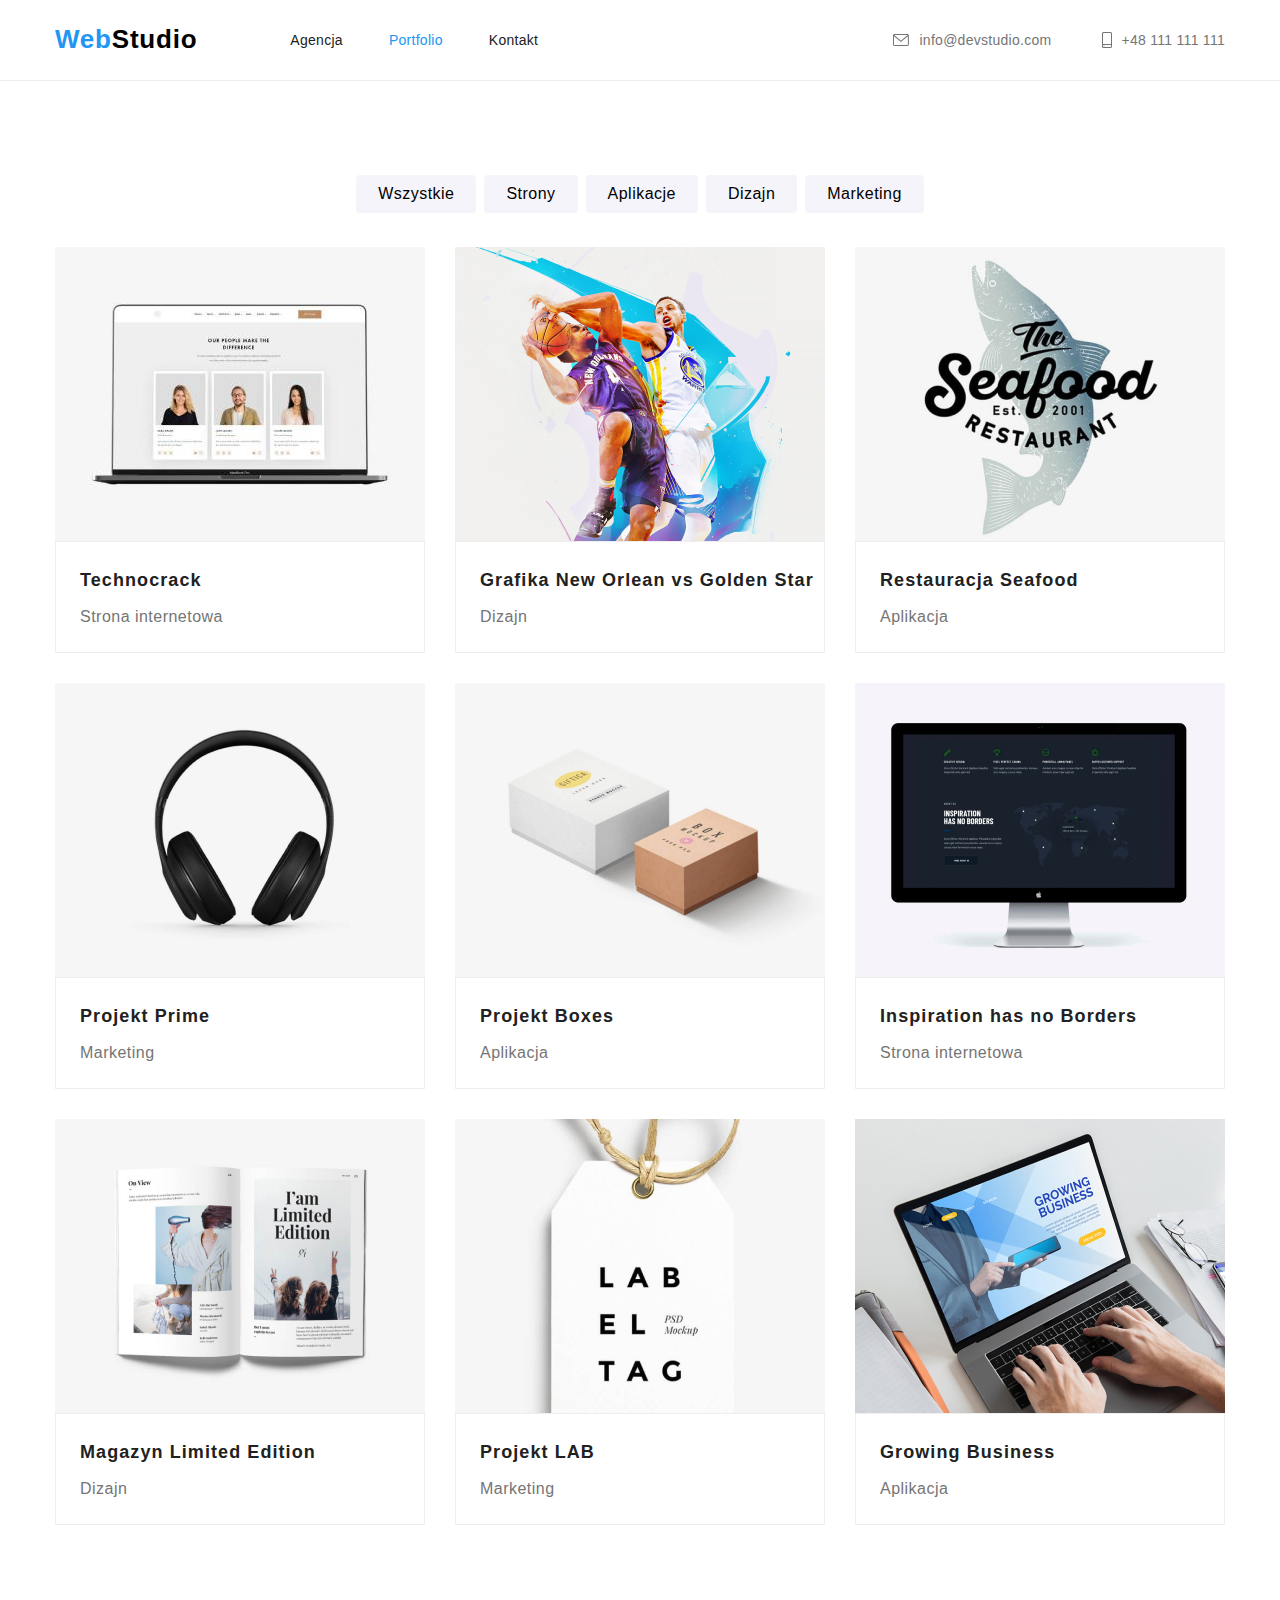
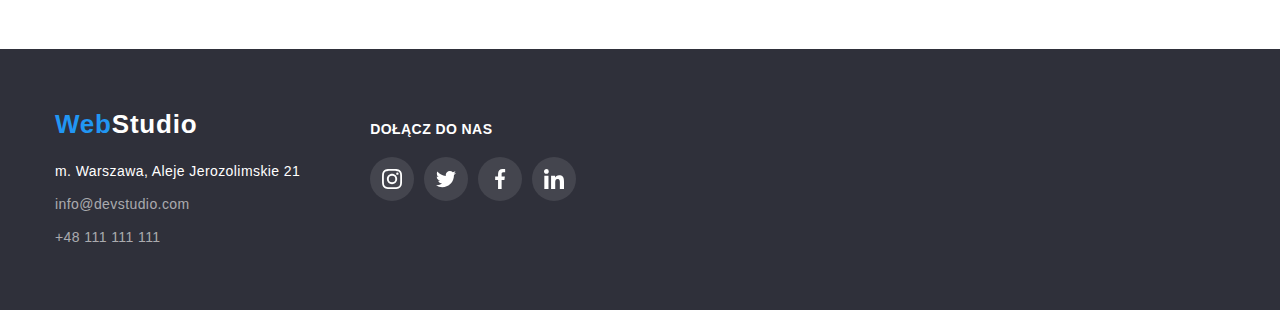
==== portfolio.html @ 062236ec "pliki" ====
<!DOCTYPE html>
<html lang="en">
  
<!--NAGŁÓWEK-->
<head>
    <meta charset="UTF-8"/>
    <meta name="viewport" content="width=device-width, initial-scale=1.0"/>
    <link rel="stylesheet" href="css/style.css"/>
    <link rel="preconnect" href="https://fonts.googleapis.com" />
    <link rel="preconnect" href="https://fonts.gstatic.com" crossorigin />
    <link
            href="https://cdnjs.cloudflare.com/ajax/libs/modern-normalize/1.1.0/modern-normalize.min.css"
      rel="stylesheet"
    />
    <!-- href="https://fonts.googleapis.com/css2?family=Festive&family=Qahiri&family=Raleway:wght@700&family=Roboto:wght@400;500;700;900&family=Rubik:wght@300&display=swap" -->
    <link rel="stylesheet" href="css/style.css" />
    <title>Dokument wewnętrzny</title>
</head>
  
<!--BODY-->
<body>

  <!--HEADER-->
  <header class="header">
    <div class="container">
    <a class="logo-link" href="index.html"
      >Web<span class="logo-dark">Studio</span></a
    >
    <nav class="navigation">
      <ul class="navigation-list list">
        <li class="navigation-list-item">
          <a class="navigation-list-item-link" href="index.html">Agencja</a>
        </li>
        <li class="navigation-list-item">
          <a class="navigation-list-item-link active" href="portfolio.html"
            >Portfolio</a>
        </li>
        <li class="navigation-list-item">
          <a class="navigation-list-item-link" href="#">Kontakt</a>
        </li>
      </ul>
    </nav>

    <a class="email" href="mailto:info@devstudio.com">
      <svg class="envelope-icon">
        <use href="images/icons.svg#envelope"></use>
      </svg>info@devstudio.com</a>
    <a href="tel:+48111111111" class="phone-number">
      <svg class="smartphone-icon">
        <use href="images/icons.svg#smartphone"></use>
      </svg>
      +48 111 111 111</a>
    </div>
    <div class="header-line"></div>
    </header>

  <!--TREŚĆ GŁÓWNA Z FILTRAMI-->
  <main>
     <section class="section container">
      <ul class="filters-list list">
        <li class="filters-list-item">
          <button class="filter-btn" type="button">Wszystkie</button>
        </li>
        <li class="filters-list-item">
          <button class="filter-btn" type="button">Strony</button>
        </li>
        <li class="filters-list-item">
          <button class="filter-btn" type="button">Aplikacje</button>
        </li>
        <li class="filters-list-item">
          <button class="filter-btn" type="button">Dizajn</button>
        </li>
        <li class="filters-list-item">
          <button class="filter-btn" type="button">Marketing</button>
        </li>
      </ul>

      <ul class="projects-list list">
        <li class="projects-list-item">
          <img
            class="projects-list-img"
            src="images/laptopscreen.jpg"
            alt="laptopscreen"
            width="370"
            height="294"
          />
          <div class="projects-list-border">
          <p class="projects-list-title">Technocrack</p>
          <p class="projects-list-type">Strona internetowa</p>
          </div>          
        </li>
        <li class="projects-list-item">
          <img
            class="projects-list-img"
            src="images/neworleangraphic.jpg"
            alt="Basketball: New Orlean vs Golden Star"
            width="370"
            height="294"
          />
          <div class="projects-list-border">
          <p class="projects-list-title">Grafika New Orlean vs Golden Star</p>
          <p class="projects-list-type">Dizajn</p>
          </div>
        </li>
        <li class="projects-list-item">
          <img
            class="projects-list-img"
            src="images/seafoodlogo.jpg"
            alt="Seafood leaflet"
            width="370"
            height="294"
          />
          <div class="projects-list-border">
          <p class="projects-list-title">Restauracja Seafood</p>
          <p class="projects-list-type">Aplikacja</p>
          </div>
        </li>
        <li class="projects-list-item">
          <img
            class="projects-list-img"
            src="images/headphones.jpg"
            alt="speakers for the mentor"
            width="370"
            height="294"
          />
          <div class="projects-list-border">
          <p class="projects-list-title">Projekt Prime</p>
          <p class="projects-list-type">Marketing</p>
          </div>
        </li>
        <li class="projects-list-item">
          <img
            class="projects-list-img"
            src="images/twoboxes.jpg"
            alt="two cubes"
            width="370"
            height="294"
          />
          <div class="projects-list-border">
          <p class="projects-list-title">Projekt Boxes</p>
          <p class="projects-list-type">Aplikacja</p>
          </div>
        </li>
        <li class="projects-list-item">
          <img
            class="projects-list-img"
            src="images/darkscreen.jpg"
            alt="monitor with dark screen"
            width="370"
            height="294"
          />
          <div class="projects-list-border">
          <p class="projects-list-title">Inspiration has no Borders</p>
          <p class="projects-list-type">Strona internetowa</p>
          </div>
        </li>
        <li class="projects-list-item">
          <img
            class="projects-list-img"
            src="images/magazine.jpg"
            alt="Limited magazine"
            width="370"
            height="294"
          />
          <div class="projects-list-border">
          <p class="projects-list-title">Magazyn Limited Edition</p>
          <p class="projects-list-type">Dizajn</p>
          </div>
        </li>
        <li class="projects-list-item">
          <img
            class="projects-list-img"
            src="images/whitelabel.jpg"
            alt="white label with label"
            width="370"
            height="294"
          />
          <div class="projects-list-border">
          <p class="projects-list-title">Projekt LAB</p>
          <p class="projects-list-type">Marketing</p>
          </div>
        </li>
        <li class="projects-list-item">
          <img
            class="projects-list-img"
            src="images/writingonthelaptop.jpg"
            alt="writing on the laptop"
            width="370"
            height="294"
          />
          <div class="projects-list-border">
          <p class="projects-list-title">Growing Business</p>
          <p class="projects-list-type">Aplikacja</p>
          </div>
        </li>
      </ul>
      </section>      
    </main>


  <!-- STOPKA -->
  <footer class="footer">
    <div class="container">
      <div class="address-wrapper">
        <a class="logo-link" href="index.html"
              >Web<span class="logo-light">Studio</span></a
    >
    <address class="address">
      <ul class="address-list list">
        <li class="address-list-item">
          <a
            class="address-list-link street"
            href="https://goo.gl/maps/AZBb3oWcoWajxazx5"
            target="_blank"
            >m. Warszawa, Aleje Jerozolimskie 21</a
          >
        </li>
        <li class="address-list-item">
          <a class="address-list-link" href="mailto:info@devstudio.com"
            >info@devstudio.com</a
          >
        </li>
        <li class="address-list-item">
          <a class="address-list-link" href="tel:+48111111111"
            >+48 111 111 111</a
          >
        </li>
      </ul>
    </address>
   </div>
  <div class="contact-us-wrapper">
    <p class="join-us">DOŁĄCZ DO NAS</p>
    <ul class="socials-list list">
      <li class="socials-list-item social-padding">
        <a href="#" class="socials-link grey-circle">
          <svg class="socials-icon white-icon">
            <use href="images/icons.svg#instagram"></use>
          </svg>
        </a>
      </li>
      <li class="socials-list-item social-padding">
        <a href="#" class="socials-link grey-circle"><svg class="socials-icon white-icon">
            <use href="images/icons.svg#twitter"></use>
          </svg></a>
      </li>
      <li class="socials-list-item social-padding">
        <a href="#" class="socials-link grey-circle"><svg class="socials-icon white-icon">
            <use href="images/icons.svg#facebook"></use>
          </svg></a>
      </li>
      <li class="socials-list-item social-padding">
        <a href="#" class="socials-link grey-circle"><svg class="socials-icon white-icon">
            <use href="images/icons.svg#linkedin"></use>
          </svg></a>
      </li>
    </ul>
  </div>
 </div>
</footer>  
</body>
</html>
---- css/style.css ----
:root {
  --main-font-family: 'Roboto', sans-serif;
  --second-font-family: 'Raleway', sans-serif;
  --main-txt-color: #212121;
  --grey-txt-color: #757575;
  --white-txt-color: #ffffff;
  --dark-background-color: #2f303a;
  --light-grey-backgorund-color: #f5f4fa;
  --hover-color: #2196f3;
}

body {
  font-family: var(--main-font-family);
  color: var(--main-txt-color);
}
button {
  font-family: inherit;
}

h1,
h2,
h3,
h4,
h5,
h6 {
  margin: 0;
  padding: 0;
}

p {
  margin: 0;
  padding: 0;
}

ul,
ol {
  margin: 0;
  padding: 0;  
}

.list {
  list-style: none;
}

img {
  display: block;
}

a {
  text-decoration: none;
}

.container {
  width: 1200px;
  padding: 0 15px;
  margin: 0 auto;
}

.section {
  padding-top: 94px;
  padding-bottom: 94px;
}

/*  COMPONENTS  */
.navigation-list-item-link.active {
  color: var(--hover-color);
}

/*  HEADER  */

.header {
  border-bottom: 1px solid #ececec;
  /* position: relative;
	width: 1600px;
	margin: 0 auto; */
}
.header .container {
  display: flex;
  align-items: center;
}

.navigation {
  display: flex;
  
}
.navigation-list {
  display: flex;
 
}

.navigation-list-item:not(:last-child) {
  margin-right: 46px;
}

.email {
  margin-left: auto;
  margin-right: 50px;
}

.header .logo-link {
  font-family: var(--second-font-family);
  font-style: normal;
  font-weight: 700;
  font-size: 26px;
  line-height: 1.192;
  /* text-decoration: none;  */

  letter-spacing: 0.03em;
  color: var(--hover-color);

  padding-top: 24px;
  padding-bottom: 25px;
  margin-right: 93px;
}

.logo-dark {
  color: #000000;
}

.navigation-list-item-link,
.email,
.phone-number {
  font-style: normal;
  font-weight: 500;
  font-size: 14px;
  line-height: 1.142;
  letter-spacing: 0.02em;
  /* text-decoration: none; */
  color: #212121;
}

.navigation-list-item-link,{
  color: var(--main-txt-color);
}

.email,
.phone-number {
  color: var(--grey-txt-color);
  display: flex;
	align-items: center;
}



.navigation-list-item-link:hover,
.navigation-list-item-link:focus,
.email:hover,
.email:focus,
.phone-number:hover,
.phone-number:focus {
  color: var(--hover-color);
}

.envelope-icon {
	width: 16px;
	height: 12px;
	margin-right: 10px;
	fill: currentColor;
}

.smartphone-icon {
	width: 10px;
	height: 16px;
	margin-right: 10px;
	fill: currentColor;
}

.main-hero-container {
  background-image: linear-gradient(
			rgba(47, 48, 58, 0.4),
			rgba(47, 48, 58, 0.4)
		),
		url(../images/backgrimg.jpg);
	background-repeat: no-repeat;
	background-size: cover;
	/* width: 1600px; */
	height: 600px;
  width: flex;
	margin: 0 auto;
  /* background-color: var(--dark-background-color);
  height: 600px;
  width: auto; */
}

.main-header {
  font-weight: 900;
  font-size: 44px;
  line-height: 1.363;
  text-align: center;
  letter-spacing: 0.06em;
  text-transform: uppercase;
  color: var(--white-txt-color);
  padding: 200px 0 30px;
	width: 692px;
	margin: 0 auto;
}

.primary-btn {
  background-color: var(--hover-color);
  box-shadow: 0px 4px 4px rgba(0, 0, 0, 0.15);
  border-radius: 4px;
  font-weight: 700;
  font-size: 16px;
  line-height: 1.875;
  display: flex;
  align-items: center;
  text-align: center;
  letter-spacing: 0.06em;
  color: var(--white-txt-color);
  padding: 10px 41px;
  margin: 0 auto; 

  border: none;

/* font-family: Roboto;
font-style: normal;
font-weight: bold;
font-size: 16px;
line-height: 30px;
/* identical to box height, or 187% */
/* display: flex;
align-items: center;
text-align: center;
letter-spacing: 0.06em; */ */
}

.primary-btn:hover {
  cursor: pointer;
}

/*  NASZE ATUTY / OUR ATRIBUTES  */
.our-atributes-section {
	padding-top: 94px;
	padding-bottom: 0px;
}

.atributes-list {
  display:flex
}

.atributes-icon-wrapper {
	display: flex;
	align-items: center;
	justify-content: center;
	height: 120px;
	background-color: var(--light-grey-backgorund-color);
	margin-bottom: 30px;
	border-radius: 4px;
}

.atributes-icon {
	width: 70px;
	height: 70px;
}

.atributes-list-item-header {
  font-weight: 700;
  font-size: 14px;
  line-height: 1.142;
  letter-spacing: 0.03em;
  text-transform: uppercase;
  /* padding-bottom: 10px; */

  /* padding: 200px 0 30px; */
  /* width: 692px;
  margin: 0 auto; */
}

.atributes-list-item-header:not(:last-child) {
  /* padding-right: 30px; */
}
.atributes-list-item-text {
  font-size: 14px;
  line-height: 1.714;
  letter-spacing: 0.03em;
  color: var(--grey-txt-color);
}

/*  CZYM SIĘ ZAJMUJEMY / WHAT WE DO  */

.second-header {
  font-weight: 700;
  font-size: 36px;
  line-height: 1.166;
  text-align: center;
  letter-spacing: 0.03em;
  padding-bottom: 50px;
}

.what-we-do-list {
  display: flex;
  justify-content: space-between;
}

/*  NASZ ZESPÓŁ / OUR TEAM  */

.our-team {
  /* background-color: #f5f4fa; */
  background-color: var(--light-grey-backgorund-color);
	margin: 0 auto;
}

.our-team-list {
  display: flex;
  justify-content: space-between;
}

.our-team-list-item {
  /* background-color: #ffffff; */
  background-color: var(--white-txt-color);
	box-shadow: 0px 1px 3px rgba(0, 0, 0, 0.12), 0px 1px 1px rgba(0, 0, 0, 0.14),	0px 2px 1px rgba(0, 0, 0, 0.2);
	border-radius: 0px 0px 4px 4px;
}
.second-header {
  padding-bottom: 50px;
}

.our-team-list-employee {
  font-weight: 500;
  font-size: 16px;
  line-height: 0.842;
  text-align: center;
  letter-spacing: 0.03em;
  padding-top: 30px;
  padding-bottom: 10px;
}

.our-team-list-occupation {
  font-size: 16px;
  line-height: 1.187;
  text-align: center;
  letter-spacing: 0.03em;
  color: var(--grey-txt-color);
  /* padding-bottom: 30px; */
  padding-bottom: 16px;
}

.socials-list {
	display: flex;
	align-items: center;
	justify-content: center;
	margin-bottom: 30px;
}

.socials-link {
	display: flex;
	align-items: center;
	justify-content: center;
	width: 44px;
	height: 44px;
	border-radius: 50%;
	padding: 12px;
}

.socials-link:hover,
.socials-link:focus {
	background-color: var(--hover-color);
}

.socials-link:hover .socials-icon,
.socials-link:focus .socials-icon {
	fill: var(--white-txt-color);
}

.socials-icon {
	width: 20px;
	height: 20px;
	fill: #afb1b8;
}


/* OUR CLIENTS */

.our-clients-list {
	display: flex;
	align-items: center;
	justify-content: space-between;
}

.our-clients-link {
	display: flex;
	align-items: center;
	justify-content: space-between;
	width: 170px;
	height: 92px;
	border: 1px solid #afb1b8;
	box-sizing: border-box;
	border-radius: 4px;
	padding: 17.71px 32px 14.25px;
	color: #afb1b8;
}

.our-clients-icon {
	width: 106px;
	height: 60px;
	fill: currentColor;
}

.our-clients-link:hover,
.our-clients-link:focus {
	border-color: var(--hover-color);
	color: var(--hover-color);
}


/*  FOOTER  */

.footer {
  background-color: var(--dark-background-color);
  
  margin: 0 auto;
} 
/* background color */

.footer .container {
  padding-top: 60px;

  display: flex;
}

.footer .logo-link {
  font-family: var(--second-font-family);
  font-style: normal;
  font-weight: 700;
  font-size: 26px;
  line-height: 1.192;
  letter-spacing: 0.03em;
  color: var(--hover-color);
}

.address-list {
  padding-top: 20px;
}

.address-list-item:not(:last-child) {
  padding-bottom: 9px;
}

.address-list-item:last-child {
  padding-bottom: 60px;
}

.address-list-link {
  font-style: normal;
  font-size: 14px;
  line-height: 1.714;
  letter-spacing: 0.03em;
  color: rgba(255, 255, 255, 0.6);
  /* text-decoration: none; */
}

.address-list-link:hover,
.address-list-link:focus {
  color: var(--hover-color);
}

.logo-light {
  color: var(--white-txt-color);
}

.street {
  color: var(--white-txt-color);
}

.join-us {
	font-weight: 700;
	font-size: 14px;
	line-height: 16px;
	letter-spacing: 0.03em;
	text-transform: uppercase;
	color: var(--white-txt-color);
	padding-top: 12px;
	padding-bottom: 20px;
}

.contact-us-wrapper {
	padding-left: 70px;
}

.grey-circle {
	background: rgba(255, 255, 255, 0.1);
}

.social-padding:not(:last-child) {
	padding-right: 10px;
}

.white-icon {
	fill: var(--white-txt-color);
}



/*  PORTFOLIO  */

.filters-list {
	display: flex;
	justify-content: center;
}

.filters-list-item:not(:last-child) {
	padding-right: 8px;
	padding-bottom: 34px;
}

.projects-list {
	display: flex;
	flex-wrap: wrap;
}

.projects-list-item:not(:nth-child(3n)) {
	margin-right: 30px;
}

.projects-list-item {
	margin-bottom: 30px;
}

.projects-list-item:hover {
	box-shadow: 0px 1px 1px rgba(0, 0, 0, 0.12), 0px 4px 4px rgba(0, 0, 0, 0.06),	1px 4px 6px rgba(0, 0, 0, 0.16);
}

.projects-list-border {
	border: 1px solid #eeeeee;
}

.filter-btn {
  font-style: normal;
  font-weight: 500;
  font-size: 16px;
  line-height: 1.625;
  text-align: center;
  letter-spacing: 0.03em;
  display: flex;
  align-items: center;
  background-color: #f5f4fa;
	border: none;
	border-radius: 4px;
	padding: 6px 22px;
}

.projects-list-wrap {
	display: flex;
	flex-wrap: wrap;
}

.filter-btn:hover,
.filter-btn:focus {
  cursor: pointer;
  color: var(--white-txt-color);
  background-color: var(--hover-color);
  box-shadow: 0px 3px 1px rgba(0, 0, 0, 0.1), 0px 1px 2px rgba(0, 0, 0, 0.08), 0px 2px 2px rgba(0, 0, 0, 0.12);
}

.projects-list-title {
  font-weight: 700;
  font-size: 18px;
  line-height: 2;
  letter-spacing: 0.06em;
  padding-top: 20px;
	padding-left: 24px;
}


.projects-list-type {
  font-size: 16px;
  line-height: 1.875;
  letter-spacing: 0.03em;
  color: var(--grey-txt-color);
  padding-top: 4px;
	padding-bottom: 20px;
	padding-left: 24px;
}
---- css/style.css ----
:root {
  --main-font-family: 'Roboto', sans-serif;
  --second-font-family: 'Raleway', sans-serif;
  --main-txt-color: #212121;
  --grey-txt-color: #757575;
  --white-txt-color: #ffffff;
  --dark-background-color: #2f303a;
  --light-grey-backgorund-color: #f5f4fa;
  --hover-color: #2196f3;
}

body {
  font-family: var(--main-font-family);
  color: var(--main-txt-color);
}
button {
  font-family: inherit;
}

h1,
h2,
h3,
h4,
h5,
h6 {
  margin: 0;
  padding: 0;
}

p {
  margin: 0;
  padding: 0;
}

ul,
ol {
  margin: 0;
  padding: 0;  
}

.list {
  list-style: none;
}

img {
  display: block;
}

a {
  text-decoration: none;
}

.container {
  width: 1200px;
  padding: 0 15px;
  margin: 0 auto;
}

.section {
  padding-top: 94px;
  padding-bottom: 94px;
}

/*  COMPONENTS  */
.navigation-list-item-link.active {
  color: var(--hover-color);
}

/*  HEADER  */

.header {
  border-bottom: 1px solid #ececec;
  /* position: relative;
	width: 1600px;
	margin: 0 auto; */
}
.header .container {
  display: flex;
  align-items: center;
}

.navigation {
  display: flex;
  
}
.navigation-list {
  display: flex;
 
}

.navigation-list-item:not(:last-child) {
  margin-right: 46px;
}

.email {
  margin-left: auto;
  margin-right: 50px;
}

.header .logo-link {
  font-family: var(--second-font-family);
  font-style: normal;
  font-weight: 700;
  font-size: 26px;
  line-height: 1.192;
  /* text-decoration: none;  */

  letter-spacing: 0.03em;
  color: var(--hover-color);

  padding-top: 24px;
  padding-bottom: 25px;
  margin-right: 93px;
}

.logo-dark {
  color: #000000;
}

.navigation-list-item-link,
.email,
.phone-number {
  font-style: normal;
  font-weight: 500;
  font-size: 14px;
  line-height: 1.142;
  letter-spacing: 0.02em;
  /* text-decoration: none; */
  color: #212121;
}

.navigation-list-item-link,{
  color: var(--main-txt-color);
}

.email,
.phone-number {
  color: var(--grey-txt-color);
  display: flex;
	align-items: center;
}



.navigation-list-item-link:hover,
.navigation-list-item-link:focus,
.email:hover,
.email:focus,
.phone-number:hover,
.phone-number:focus {
  color: var(--hover-color);
}

.envelope-icon {
	width: 16px;
	height: 12px;
	margin-right: 10px;
	fill: currentColor;
}

.smartphone-icon {
	width: 10px;
	height: 16px;
	margin-right: 10px;
	fill: currentColor;
}

.main-hero-container {
  background-image: linear-gradient(
			rgba(47, 48, 58, 0.4),
			rgba(47, 48, 58, 0.4)
		),
		url(../images/backgrimg.jpg);
	background-repeat: no-repeat;
	background-size: cover;
	/* width: 1600px; */
	height: 600px;
  width: flex;
	margin: 0 auto;
  /* background-color: var(--dark-background-color);
  height: 600px;
  width: auto; */
}

.main-header {
  font-weight: 900;
  font-size: 44px;
  line-height: 1.363;
  text-align: center;
  letter-spacing: 0.06em;
  text-transform: uppercase;
  color: var(--white-txt-color);
  padding: 200px 0 30px;
	width: 692px;
	margin: 0 auto;
}

.primary-btn {
  background-color: var(--hover-color);
  box-shadow: 0px 4px 4px rgba(0, 0, 0, 0.15);
  border-radius: 4px;
  font-weight: 700;
  font-size: 16px;
  line-height: 1.875;
  display: flex;
  align-items: center;
  text-align: center;
  letter-spacing: 0.06em;
  color: var(--white-txt-color);
  padding: 10px 41px;
  margin: 0 auto; 

  border: none;

/* font-family: Roboto;
font-style: normal;
font-weight: bold;
font-size: 16px;
line-height: 30px;
/* identical to box height, or 187% */
/* display: flex;
align-items: center;
text-align: center;
letter-spacing: 0.06em; */ */
}

.primary-btn:hover {
  cursor: pointer;
}

/*  NASZE ATUTY / OUR ATRIBUTES  */
.our-atributes-section {
	padding-top: 94px;
	padding-bottom: 0px;
}

.atributes-list {
  display:flex
}

.atributes-icon-wrapper {
	display: flex;
	align-items: center;
	justify-content: center;
	height: 120px;
	background-color: var(--light-grey-backgorund-color);
	margin-bottom: 30px;
	border-radius: 4px;
}

.atributes-icon {
	width: 70px;
	height: 70px;
}

.atributes-list-item-header {
  font-weight: 700;
  font-size: 14px;
  line-height: 1.142;
  letter-spacing: 0.03em;
  text-transform: uppercase;
  /* padding-bottom: 10px; */

  /* padding: 200px 0 30px; */
  /* width: 692px;
  margin: 0 auto; */
}

.atributes-list-item-header:not(:last-child) {
  /* padding-right: 30px; */
}
.atributes-list-item-text {
  font-size: 14px;
  line-height: 1.714;
  letter-spacing: 0.03em;
  color: var(--grey-txt-color);
}

/*  CZYM SIĘ ZAJMUJEMY / WHAT WE DO  */

.second-header {
  font-weight: 700;
  font-size: 36px;
  line-height: 1.166;
  text-align: center;
  letter-spacing: 0.03em;
  padding-bottom: 50px;
}

.what-we-do-list {
  display: flex;
  justify-content: space-between;
}

/*  NASZ ZESPÓŁ / OUR TEAM  */

.our-team {
  /* background-color: #f5f4fa; */
  background-color: var(--light-grey-backgorund-color);
	margin: 0 auto;
}

.our-team-list {
  display: flex;
  justify-content: space-between;
}

.our-team-list-item {
  /* background-color: #ffffff; */
  background-color: var(--white-txt-color);
	box-shadow: 0px 1px 3px rgba(0, 0, 0, 0.12), 0px 1px 1px rgba(0, 0, 0, 0.14),	0px 2px 1px rgba(0, 0, 0, 0.2);
	border-radius: 0px 0px 4px 4px;
}
.second-header {
  padding-bottom: 50px;
}

.our-team-list-employee {
  font-weight: 500;
  font-size: 16px;
  line-height: 0.842;
  text-align: center;
  letter-spacing: 0.03em;
  padding-top: 30px;
  padding-bottom: 10px;
}

.our-team-list-occupation {
  font-size: 16px;
  line-height: 1.187;
  text-align: center;
  letter-spacing: 0.03em;
  color: var(--grey-txt-color);
  /* padding-bottom: 30px; */
  padding-bottom: 16px;
}

.socials-list {
	display: flex;
	align-items: center;
	justify-content: center;
	margin-bottom: 30px;
}

.socials-link {
	display: flex;
	align-items: center;
	justify-content: center;
	width: 44px;
	height: 44px;
	border-radius: 50%;
	padding: 12px;
}

.socials-link:hover,
.socials-link:focus {
	background-color: var(--hover-color);
}

.socials-link:hover .socials-icon,
.socials-link:focus .socials-icon {
	fill: var(--white-txt-color);
}

.socials-icon {
	width: 20px;
	height: 20px;
	fill: #afb1b8;
}


/* OUR CLIENTS */

.our-clients-list {
	display: flex;
	align-items: center;
	justify-content: space-between;
}

.our-clients-link {
	display: flex;
	align-items: center;
	justify-content: space-between;
	width: 170px;
	height: 92px;
	border: 1px solid #afb1b8;
	box-sizing: border-box;
	border-radius: 4px;
	padding: 17.71px 32px 14.25px;
	color: #afb1b8;
}

.our-clients-icon {
	width: 106px;
	height: 60px;
	fill: currentColor;
}

.our-clients-link:hover,
.our-clients-link:focus {
	border-color: var(--hover-color);
	color: var(--hover-color);
}


/*  FOOTER  */

.footer {
  background-color: var(--dark-background-color);
  
  margin: 0 auto;
} 
/* background color */

.footer .container {
  padding-top: 60px;

  display: flex;
}

.footer .logo-link {
  font-family: var(--second-font-family);
  font-style: normal;
  font-weight: 700;
  font-size: 26px;
  line-height: 1.192;
  letter-spacing: 0.03em;
  color: var(--hover-color);
}

.address-list {
  padding-top: 20px;
}

.address-list-item:not(:last-child) {
  padding-bottom: 9px;
}

.address-list-item:last-child {
  padding-bottom: 60px;
}

.address-list-link {
  font-style: normal;
  font-size: 14px;
  line-height: 1.714;
  letter-spacing: 0.03em;
  color: rgba(255, 255, 255, 0.6);
  /* text-decoration: none; */
}

.address-list-link:hover,
.address-list-link:focus {
  color: var(--hover-color);
}

.logo-light {
  color: var(--white-txt-color);
}

.street {
  color: var(--white-txt-color);
}

.join-us {
	font-weight: 700;
	font-size: 14px;
	line-height: 16px;
	letter-spacing: 0.03em;
	text-transform: uppercase;
	color: var(--white-txt-color);
	padding-top: 12px;
	padding-bottom: 20px;
}

.contact-us-wrapper {
	padding-left: 70px;
}

.grey-circle {
	background: rgba(255, 255, 255, 0.1);
}

.social-padding:not(:last-child) {
	padding-right: 10px;
}

.white-icon {
	fill: var(--white-txt-color);
}



/*  PORTFOLIO  */

.filters-list {
	display: flex;
	justify-content: center;
}

.filters-list-item:not(:last-child) {
	padding-right: 8px;
	padding-bottom: 34px;
}

.projects-list {
	display: flex;
	flex-wrap: wrap;
}

.projects-list-item:not(:nth-child(3n)) {
	margin-right: 30px;
}

.projects-list-item {
	margin-bottom: 30px;
}

.projects-list-item:hover {
	box-shadow: 0px 1px 1px rgba(0, 0, 0, 0.12), 0px 4px 4px rgba(0, 0, 0, 0.06),	1px 4px 6px rgba(0, 0, 0, 0.16);
}

.projects-list-border {
	border: 1px solid #eeeeee;
}

.filter-btn {
  font-style: normal;
  font-weight: 500;
  font-size: 16px;
  line-height: 1.625;
  text-align: center;
  letter-spacing: 0.03em;
  display: flex;
  align-items: center;
  background-color: #f5f4fa;
	border: none;
	border-radius: 4px;
	padding: 6px 22px;
}

.projects-list-wrap {
	display: flex;
	flex-wrap: wrap;
}

.filter-btn:hover,
.filter-btn:focus {
  cursor: pointer;
  color: var(--white-txt-color);
  background-color: var(--hover-color);
  box-shadow: 0px 3px 1px rgba(0, 0, 0, 0.1), 0px 1px 2px rgba(0, 0, 0, 0.08), 0px 2px 2px rgba(0, 0, 0, 0.12);
}

.projects-list-title {
  font-weight: 700;
  font-size: 18px;
  line-height: 2;
  letter-spacing: 0.06em;
  padding-top: 20px;
	padding-left: 24px;
}


.projects-list-type {
  font-size: 16px;
  line-height: 1.875;
  letter-spacing: 0.03em;
  color: var(--grey-txt-color);
  padding-top: 4px;
	padding-bottom: 20px;
	padding-left: 24px;
}
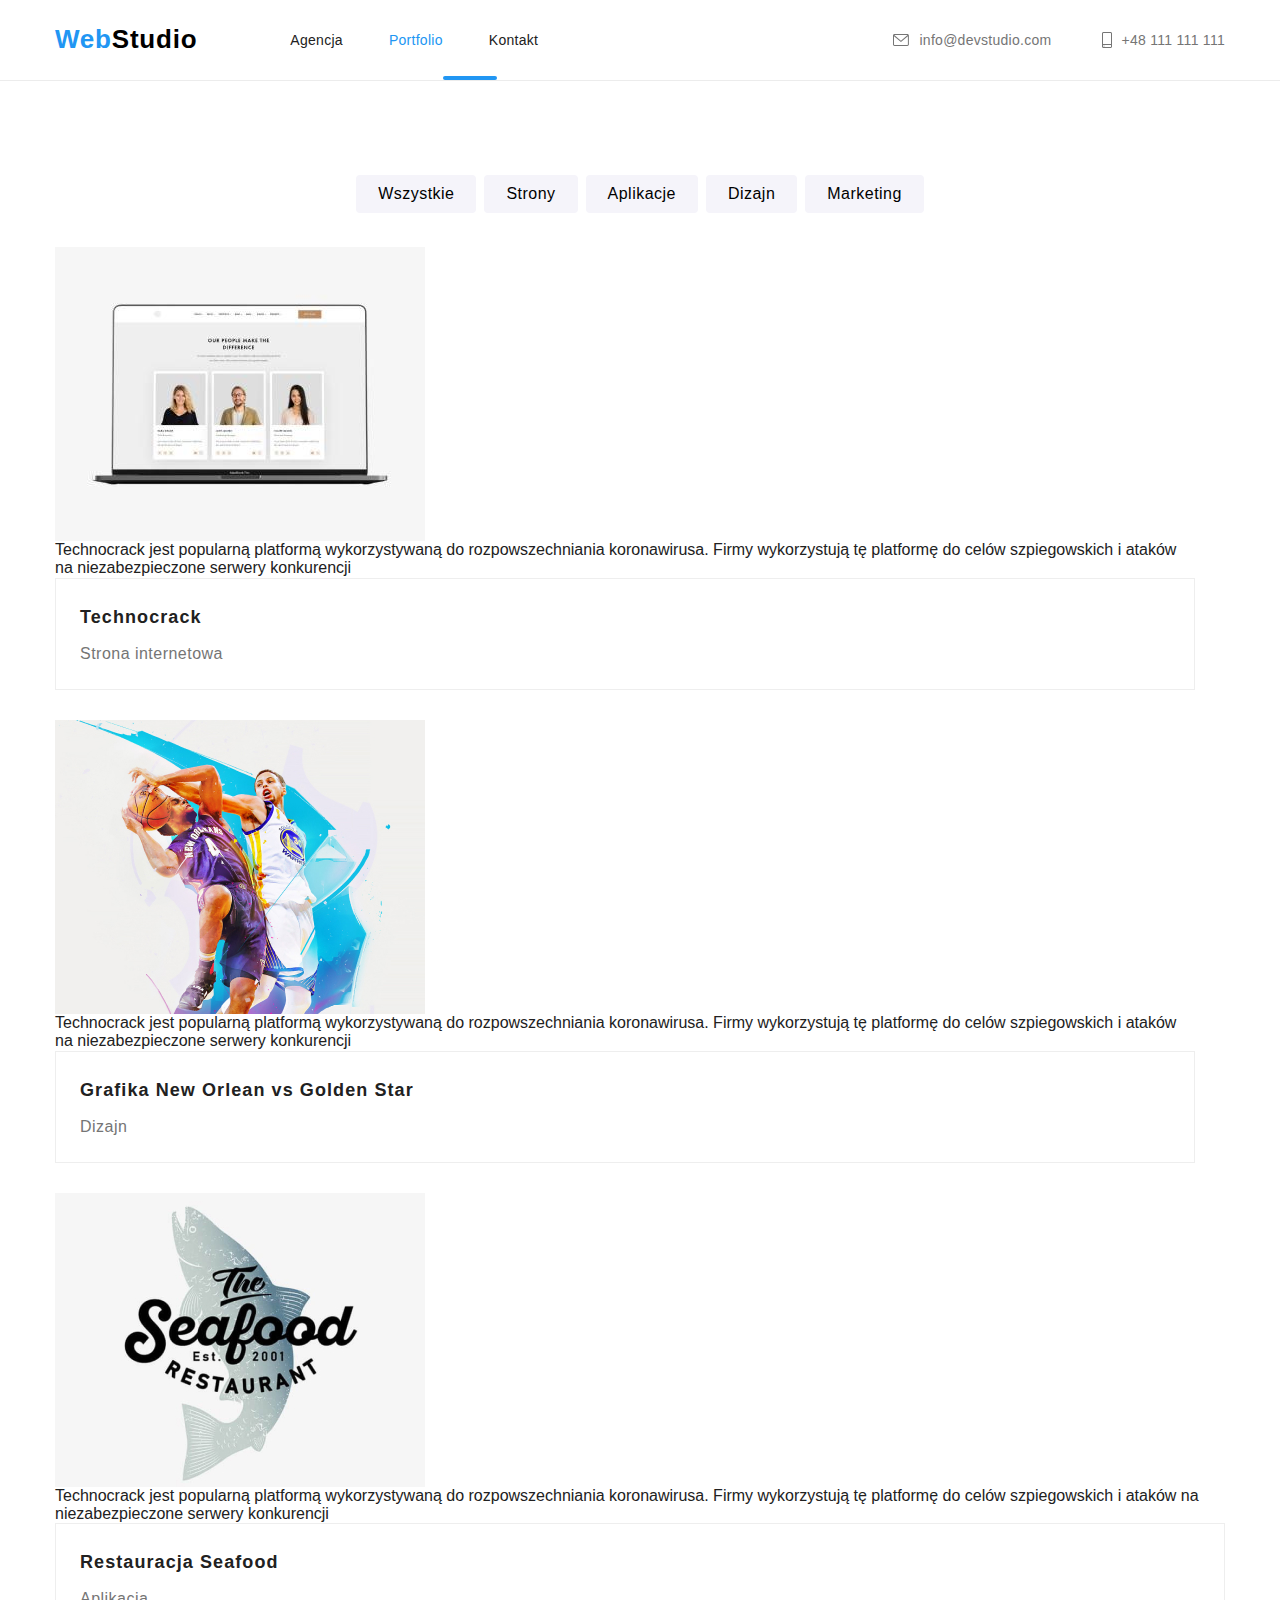
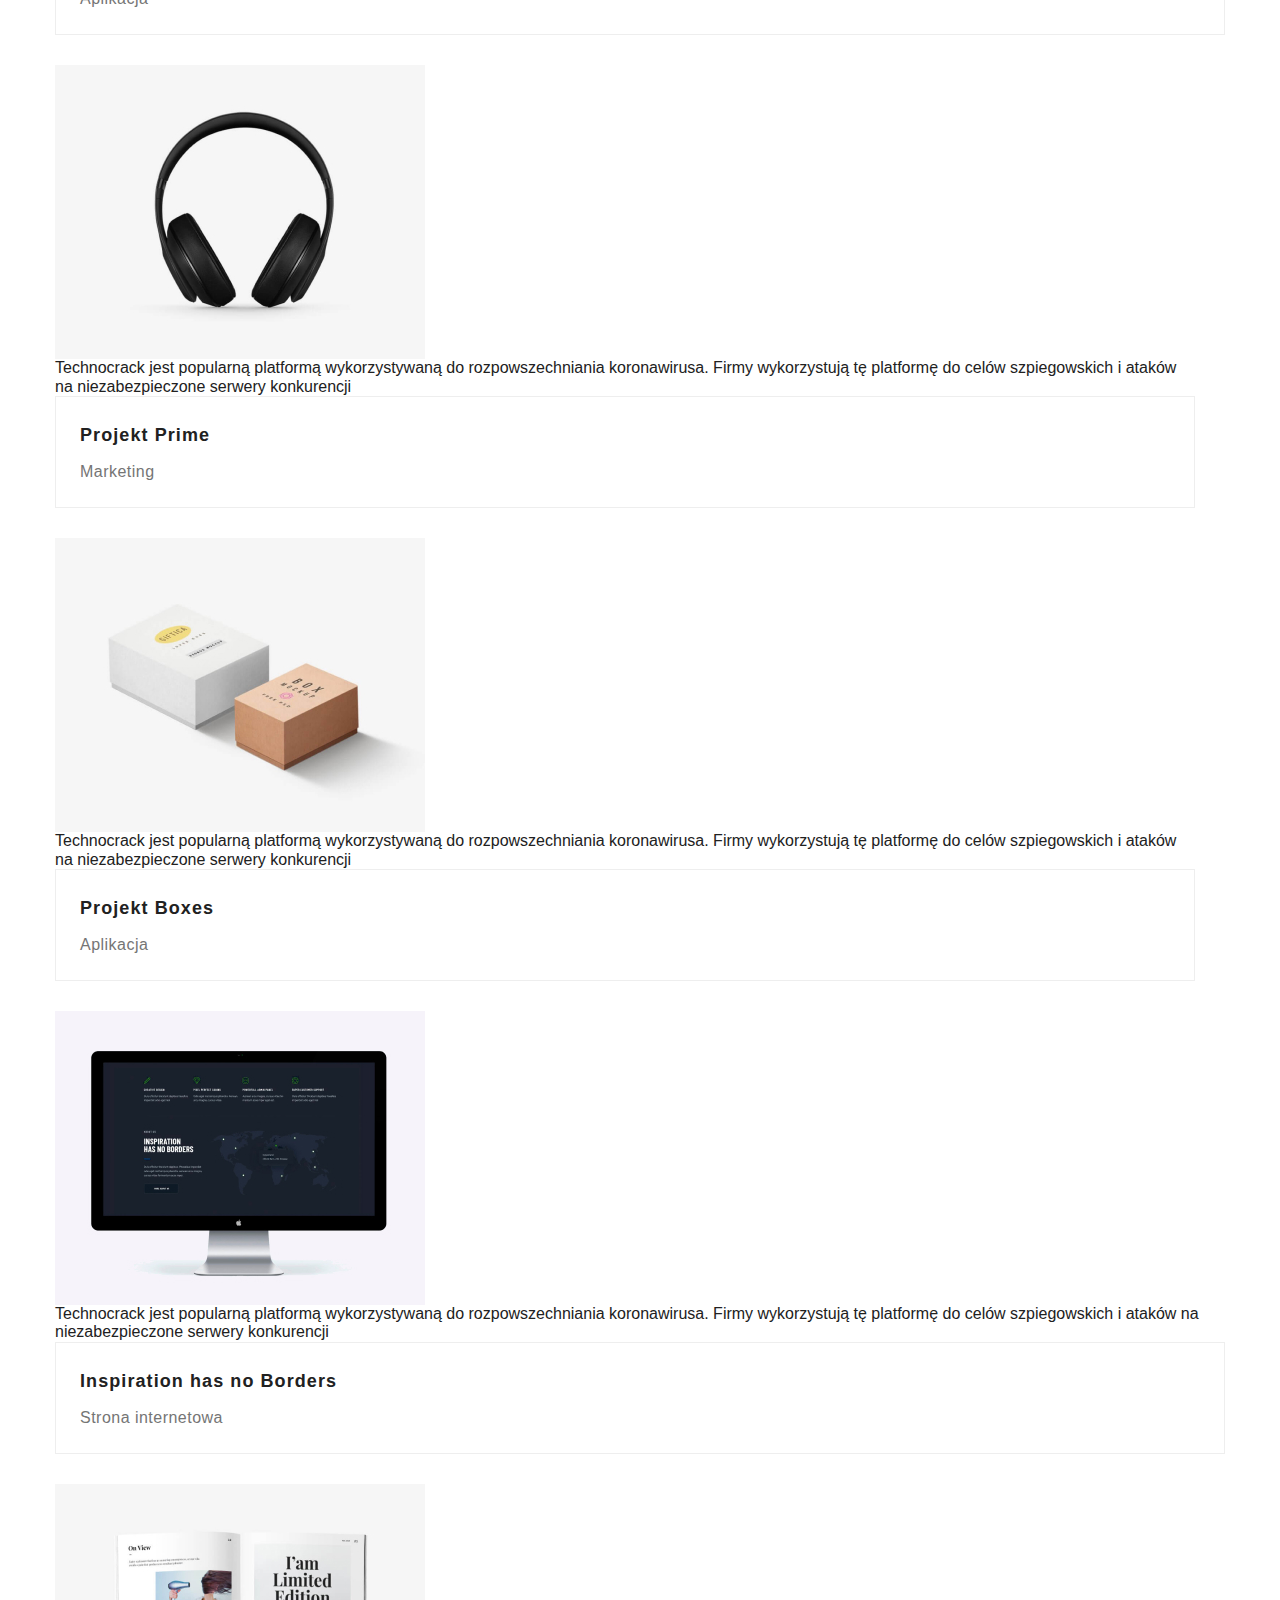
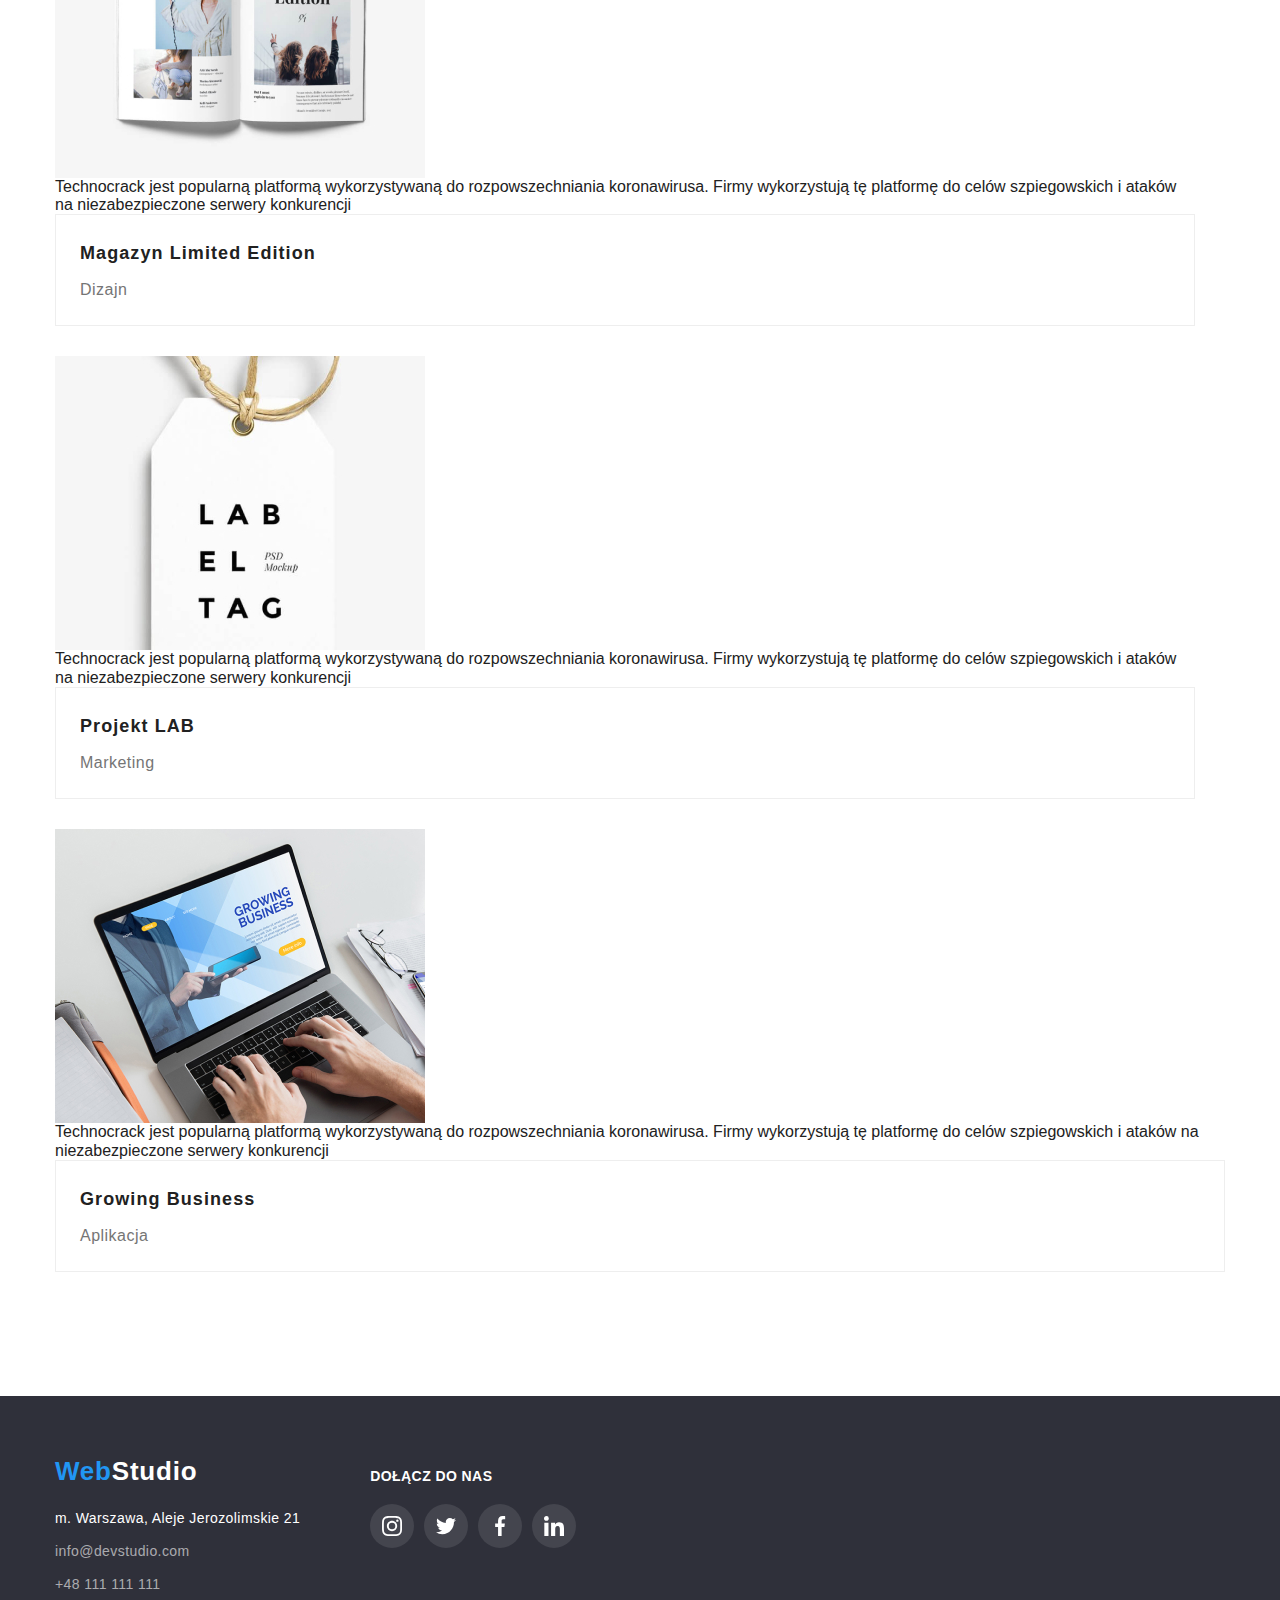
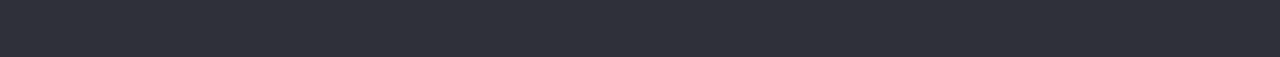
==== commit 1c91630c: "in&p" ====
--- a/portfolio.html
+++ b/portfolio.html
@@ -77,6 +77,7 @@
 
       <ul class="projects-list list">
         <li class="projects-list-item">
+          <div class="projects-list-img-wrapper">
           <img
             class="projects-list-img"
             src="images/laptopscreen.jpg"
@@ -84,12 +85,22 @@
             width="370"
             height="294"
           />
+          <div class="text-popup">
+            <p>
+              Technocrack jest popularną platformą wykorzystywaną do
+              rozpowszechniania koronawirusa. Firmy wykorzystują tę
+              platformę do celów szpiegowskich i ataków na
+              niezabezpieczone serwery konkurencji
+            </p>
+          </div>
+          </div>
           <div class="projects-list-border">
           <p class="projects-list-title">Technocrack</p>
           <p class="projects-list-type">Strona internetowa</p>
           </div>          
         </li>
         <li class="projects-list-item">
+          <div class="projects-list-img-wrapper">
           <img
             class="projects-list-img"
             src="images/neworleangraphic.jpg"
@@ -97,12 +108,22 @@
             width="370"
             height="294"
           />
+          <div class="text-popup">
+            <p>
+              Technocrack jest popularną platformą wykorzystywaną do
+              rozpowszechniania koronawirusa. Firmy wykorzystują tę
+              platformę do celów szpiegowskich i ataków na
+              niezabezpieczone serwery konkurencji
+            </p>
+          </div>
+          </div>
           <div class="projects-list-border">
           <p class="projects-list-title">Grafika New Orlean vs Golden Star</p>
           <p class="projects-list-type">Dizajn</p>
           </div>
         </li>
         <li class="projects-list-item">
+          <div class="projects-list-img-wrapper">
           <img
             class="projects-list-img"
             src="images/seafoodlogo.jpg"
@@ -110,12 +131,22 @@
             width="370"
             height="294"
           />
+          <div class="text-popup">
+            <p>
+              Technocrack jest popularną platformą wykorzystywaną do
+              rozpowszechniania koronawirusa. Firmy wykorzystują tę
+              platformę do celów szpiegowskich i ataków na
+              niezabezpieczone serwery konkurencji
+            </p>
+          </div>
+          </div>
           <div class="projects-list-border">
           <p class="projects-list-title">Restauracja Seafood</p>
           <p class="projects-list-type">Aplikacja</p>
           </div>
         </li>
         <li class="projects-list-item">
+          <div class="projects-list-img-wrapper">
           <img
             class="projects-list-img"
             src="images/headphones.jpg"
@@ -123,12 +154,22 @@
             width="370"
             height="294"
           />
+          <div class="text-popup">
+            <p>
+              Technocrack jest popularną platformą wykorzystywaną do
+              rozpowszechniania koronawirusa. Firmy wykorzystują tę
+              platformę do celów szpiegowskich i ataków na
+              niezabezpieczone serwery konkurencji
+            </p>
+          </div>
+          </div>
           <div class="projects-list-border">
           <p class="projects-list-title">Projekt Prime</p>
           <p class="projects-list-type">Marketing</p>
           </div>
         </li>
         <li class="projects-list-item">
+          <div class="projects-list-img-wrapper">
           <img
             class="projects-list-img"
             src="images/twoboxes.jpg"
@@ -136,12 +177,22 @@
             width="370"
             height="294"
           />
+          <div class="text-popup">
+            <p>
+              Technocrack jest popularną platformą wykorzystywaną do
+              rozpowszechniania koronawirusa. Firmy wykorzystują tę
+              platformę do celów szpiegowskich i ataków na
+              niezabezpieczone serwery konkurencji
+            </p>
+          </div>
+          </div>
           <div class="projects-list-border">
           <p class="projects-list-title">Projekt Boxes</p>
           <p class="projects-list-type">Aplikacja</p>
           </div>
         </li>
         <li class="projects-list-item">
+          <div class="projects-list-img-wrapper">
           <img
             class="projects-list-img"
             src="images/darkscreen.jpg"
@@ -149,12 +200,22 @@
             width="370"
             height="294"
           />
+          <div class="text-popup">
+            <p>
+              Technocrack jest popularną platformą wykorzystywaną do
+              rozpowszechniania koronawirusa. Firmy wykorzystują tę
+              platformę do celów szpiegowskich i ataków na
+              niezabezpieczone serwery konkurencji
+            </p>
+          </div>
+          </div>
           <div class="projects-list-border">
           <p class="projects-list-title">Inspiration has no Borders</p>
           <p class="projects-list-type">Strona internetowa</p>
           </div>
         </li>
         <li class="projects-list-item">
+          <div class="projects-list-img-wrapper">
           <img
             class="projects-list-img"
             src="images/magazine.jpg"
@@ -162,6 +223,15 @@
             width="370"
             height="294"
           />
+          <div class="text-popup">
+            <p>
+              Technocrack jest popularną platformą wykorzystywaną do
+              rozpowszechniania koronawirusa. Firmy wykorzystują tę
+              platformę do celów szpiegowskich i ataków na
+              niezabezpieczone serwery konkurencji
+            </p>
+          </div>
+          </div>
           <div class="projects-list-border">
           <p class="projects-list-title">Magazyn Limited Edition</p>
           <p class="projects-list-type">Dizajn</p>
@@ -175,12 +245,22 @@
             width="370"
             height="294"
           />
+          <div class="text-popup">
+            <p>
+              Technocrack jest popularną platformą wykorzystywaną do
+              rozpowszechniania koronawirusa. Firmy wykorzystują tę
+              platformę do celów szpiegowskich i ataków na
+              niezabezpieczone serwery konkurencji
+            </p>
+          </div>
+          </div>
           <div class="projects-list-border">
           <p class="projects-list-title">Projekt LAB</p>
           <p class="projects-list-type">Marketing</p>
           </div>
         </li>
         <li class="projects-list-item">
+          <div class="projects-list-img-wrapper">
           <img
             class="projects-list-img"
             src="images/writingonthelaptop.jpg"
@@ -188,6 +268,15 @@
             width="370"
             height="294"
           />
+          <div class="text-popup">
+            <p>
+              Technocrack jest popularną platformą wykorzystywaną do
+              rozpowszechniania koronawirusa. Firmy wykorzystują tę
+              platformę do celów szpiegowskich i ataków na
+              niezabezpieczone serwery konkurencji
+            </p>
+          </div>
+          </div>
           <div class="projects-list-border">
           <p class="projects-list-title">Growing Business</p>
           <p class="projects-list-type">Aplikacja</p>
--- a/css/style.css
+++ b/css/style.css
@@ -64,6 +64,69 @@
 /*  COMPONENTS  */
 .navigation-list-item-link.active {
   color: var(--hover-color);
+  position: relative;
+}
+
+.navigation-list-item-link.active::after {
+	content: "";
+	width: 100%;
+	height: 4px;
+	background: var(--hover-color);
+	border-radius: 2px;
+	position: absolute;
+	bottom: -32px;
+}
+
+/*  MODAL  */
+
+.backdrop {
+	position: fixed;
+	display: flex;
+	background: rgba(0, 0, 0, 0.2);
+	left: 0;
+	right: 0;
+	top: 0;
+	bottom: 0;
+	transition: transform 1000ms ease-in-out, opacity 1000ms ease-in-out,
+		visibility 1000ms ease-in-out;
+}
+
+.modal {
+	width: 528px;
+	min-height: 581px;
+	background: var(--white-txt-color);
+	box-shadow: 0px 1px 3px rgba(0, 0, 0, 0.12), 0px 1px 1px rgba(0, 0, 0, 0.14),
+		0px 2px 1px rgba(0, 0, 0, 0.2);
+	border-radius: 4px;
+	margin: auto;
+	position: relative;
+}
+
+.close-btn {
+	display: flex;
+	justify-content: center;
+	align-items: center;
+	position: absolute;
+	top: 8px;
+	right: 8px;
+	width: 30px;
+	height: 30px;
+	border-radius: 50%;
+	background: var(--white-txt-color);
+	border: 1px solid rgba(0, 0, 0, 0.1);
+	cursor: pointer;
+}
+
+.close-btn-icon {
+	width: 18px;
+	height: 18px;
+}
+
+.is-hidden {
+	visibility: hidden;
+	opacity: 0;
+	pointer-events: none;
+	transform: scale(10%);
 }
 
 /*  HEADER  */
@@ -259,15 +322,15 @@
   line-height: 1.142;
   letter-spacing: 0.03em;
   text-transform: uppercase;
-  /* padding-bottom: 10px; */
+  padding-bottom: 10px;
 
   /* padding: 200px 0 30px; */
   /* width: 692px;
   margin: 0 auto; */
 }
 
-.atributes-list-item-header:not(:last-child) {
-  /* padding-right: 30px; */
+.atributes-list-item:not(:last-child) {
+  padding-right: 30px;
 }
 .atributes-list-item-text {
   font-size: 14px;
--- a/css/style.css
+++ b/css/style.css
@@ -64,6 +64,69 @@
 /*  COMPONENTS  */
 .navigation-list-item-link.active {
   color: var(--hover-color);
+  position: relative;
+}
+
+.navigation-list-item-link.active::after {
+	content: "";
+	width: 100%;
+	height: 4px;
+	background: var(--hover-color);
+	border-radius: 2px;
+	position: absolute;
+	bottom: -32px;
+}
+
+/*  MODAL  */
+
+.backdrop {
+	position: fixed;
+	display: flex;
+	background: rgba(0, 0, 0, 0.2);
+	left: 0;
+	right: 0;
+	top: 0;
+	bottom: 0;
+	transition: transform 1000ms ease-in-out, opacity 1000ms ease-in-out,
+		visibility 1000ms ease-in-out;
+}
+
+.modal {
+	width: 528px;
+	min-height: 581px;
+	background: var(--white-txt-color);
+	box-shadow: 0px 1px 3px rgba(0, 0, 0, 0.12), 0px 1px 1px rgba(0, 0, 0, 0.14),
+		0px 2px 1px rgba(0, 0, 0, 0.2);
+	border-radius: 4px;
+	margin: auto;
+	position: relative;
+}
+
+.close-btn {
+	display: flex;
+	justify-content: center;
+	align-items: center;
+	position: absolute;
+	top: 8px;
+	right: 8px;
+	width: 30px;
+	height: 30px;
+	border-radius: 50%;
+	background: var(--white-txt-color);
+	border: 1px solid rgba(0, 0, 0, 0.1);
+	cursor: pointer;
+}
+
+.close-btn-icon {
+	width: 18px;
+	height: 18px;
+}
+
+.is-hidden {
+	visibility: hidden;
+	opacity: 0;
+	pointer-events: none;
+	transform: scale(10%);
 }
 
 /*  HEADER  */
@@ -259,15 +322,15 @@
   line-height: 1.142;
   letter-spacing: 0.03em;
   text-transform: uppercase;
-  /* padding-bottom: 10px; */
+  padding-bottom: 10px;
 
   /* padding: 200px 0 30px; */
   /* width: 692px;
   margin: 0 auto; */
 }
 
-.atributes-list-item-header:not(:last-child) {
-  /* padding-right: 30px; */
+.atributes-list-item:not(:last-child) {
+  padding-right: 30px;
 }
 .atributes-list-item-text {
   font-size: 14px;
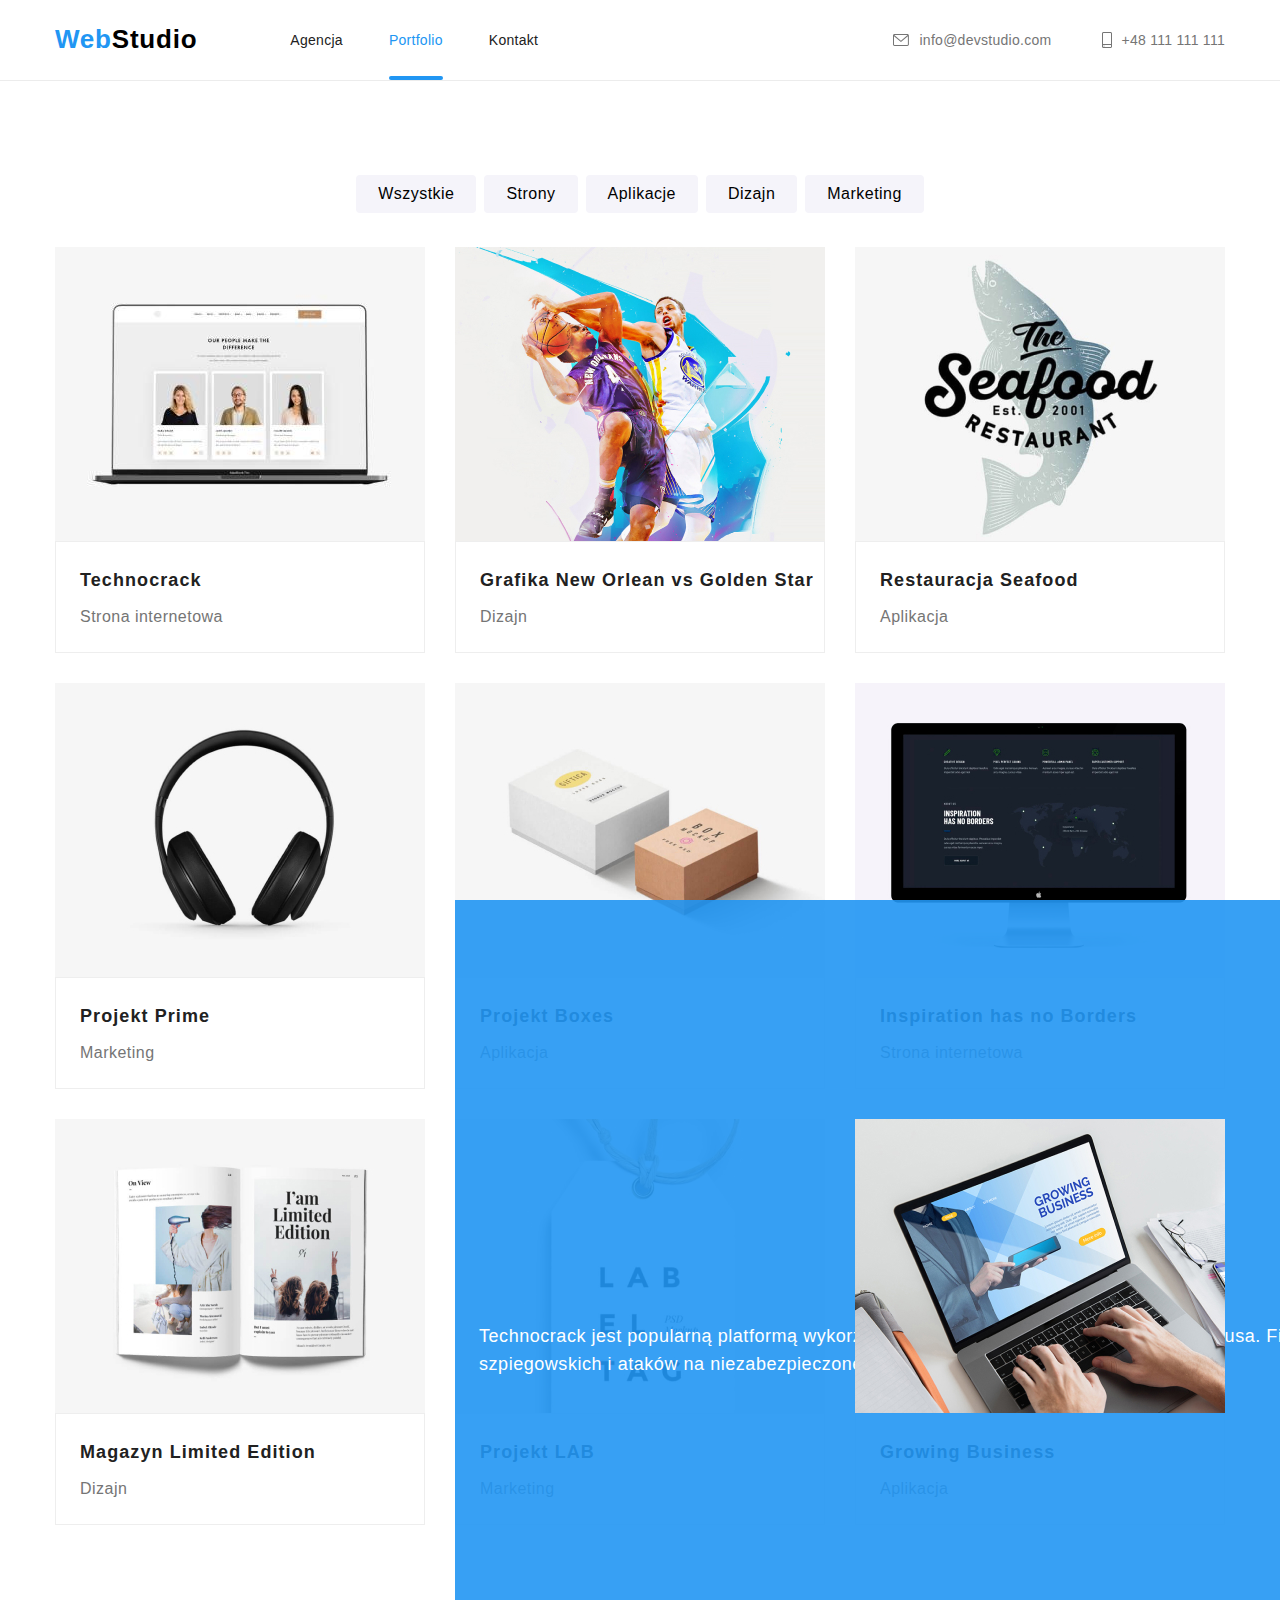
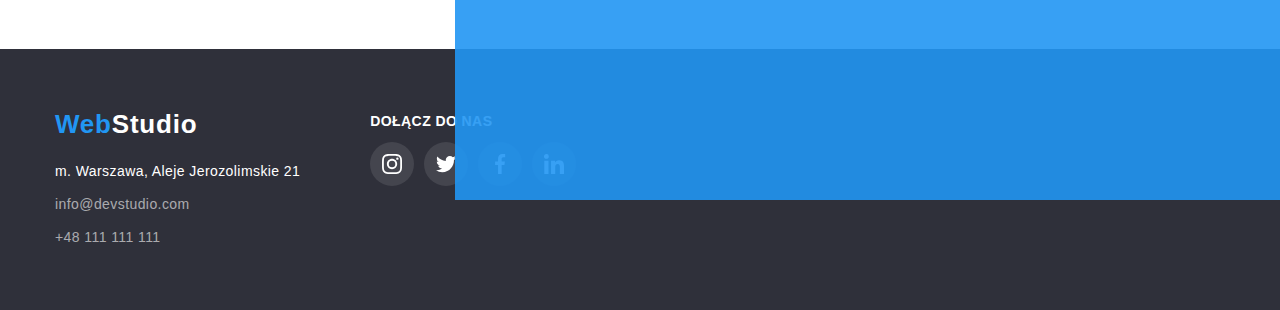
==== commit cc29b623: "Update portfolio.html" ====
--- a/portfolio.html
+++ b/portfolio.html
@@ -75,7 +75,7 @@
         </li>
       </ul>
 
-      <ul class="projects-list list">
+<ul class="projects-list list">
         <li class="projects-list-item">
           <div class="projects-list-img-wrapper">
           <img
@@ -143,7 +143,7 @@
           <div class="projects-list-border">
           <p class="projects-list-title">Restauracja Seafood</p>
           <p class="projects-list-type">Aplikacja</p>
-          </div>
+          </div>        
         </li>
         <li class="projects-list-item">
           <div class="projects-list-img-wrapper">
@@ -283,6 +283,7 @@
           </div>
         </li>
       </ul>
+      </div>
       </section>      
     </main>
 
--- a/css/style.css
+++ b/css/style.css
@@ -188,12 +188,32 @@
   font-size: 14px;
   line-height: 1.142;
   letter-spacing: 0.02em;
+  transition: color 250ms cubic-bezier(0.4, 0, 0.2, 1);
   /* text-decoration: none; */
   color: #212121;
 }
 
 .navigation-list-item-link,{
   color: var(--main-txt-color);
+  position: relative;
+}
+
+.navigation-list-item-link::after {
+	content: "";
+	width: 0;
+	height: 4px;
+	background: var(--hover-color);
+	border-radius: 2px;
+	position: absolute;
+	bottom: -32px;
+	right: 0;
+	transition: width 250ms cubic-bezier(0.4, 0, 0.2, 1);
+}
+
+.navigation-list-item-link:hover:after,
+.navigation-list-item-link:focus:after {
+	width: 100%;
+	left: 0;
 }
 
 .email,
@@ -202,8 +222,6 @@
   display: flex;
 	align-items: center;
 }
-
-
 
 .navigation-list-item-link:hover,
 .navigation-list-item-link:focus,
@@ -355,12 +373,34 @@
   justify-content: space-between;
 }
 
+.what-we-do-list-item {
+	position: relative;
+}
+
+.what-we-do-list-text {
+	font-weight: 700;
+	font-size: 14px;
+	line-height: 1.143;
+	text-align: center;
+	letter-spacing: 0.03em;
+	text-transform: uppercase;
+	color: var(--white-txt-color);
+	width: 100%;
+	height: 70px;
+	display: flex;
+	justify-content: center;
+	align-items: center;
+	background: rgba(47, 48, 58, 0.8);
+	position: absolute;
+	bottom: 0;
+}
+
 /*  NASZ ZESPÓŁ / OUR TEAM  */
 
 .our-team {
   /* background-color: #f5f4fa; */
   background-color: var(--light-grey-backgorund-color);
-	margin: 0 auto;
+  margin: 0 auto;
 }
 
 .our-team-list {
@@ -369,8 +409,8 @@
 }
 
 .our-team-list-item {
-  /* background-color: #ffffff; */
-  background-color: var(--white-txt-color);
+  	/* background-color: #ffffff; */
+    background-color: var(--white-txt-color);
 	box-shadow: 0px 1px 3px rgba(0, 0, 0, 0.12), 0px 1px 1px rgba(0, 0, 0, 0.14),	0px 2px 1px rgba(0, 0, 0, 0.2);
 	border-radius: 0px 0px 4px 4px;
 }
@@ -413,23 +453,28 @@
 	height: 44px;
 	border-radius: 50%;
 	padding: 12px;
-}
-
-.socials-link:hover,
-.socials-link:focus {
-	background-color: var(--hover-color);
-}
-
-.socials-link:hover .socials-icon,
-.socials-link:focus .socials-icon {
-	fill: var(--white-txt-color);
+  color: #afb1b8;
+	transition: background-color 250ms cubic-bezier(0.4, 0, 0.2, 1),
+		color 250ms cubic-bezier(0.4, 0, 0.2, 1);
 }
 
 .socials-icon {
 	width: 20px;
 	height: 20px;
-	fill: #afb1b8;
-}
+	fill: currentColor;
+}
+
+.socials-link:hover,
+.socials-link:focus {
+  background-color: var(--hover-color);
+  color: var(--white-txt-color);
+}
+
+/* .socials-link:hover .socials-icon,
+.socials-link:focus .socials-icon {
+	fill: var(--white-txt-color);
+ } */
+
 
 
 /* OUR CLIENTS */
@@ -451,6 +496,8 @@
 	border-radius: 4px;
 	padding: 17.71px 32px 14.25px;
 	color: #afb1b8;
+  transition: border-color 250ms cubic-bezier(0.4, 0, 0.2, 1),
+		color 250ms cubic-bezier(0.4, 0, 0.2, 1);
 }
 
 .our-clients-icon {
@@ -470,14 +517,12 @@
 
 .footer {
   background-color: var(--dark-background-color);
-  
   margin: 0 auto;
 } 
 /* background color */
 
 .footer .container {
   padding-top: 60px;
-
   display: flex;
 }
 
@@ -509,6 +554,8 @@
   line-height: 1.714;
   letter-spacing: 0.03em;
   color: rgba(255, 255, 255, 0.6);
+  transition: color 250ms cubic-bezier(0.4, 0, 0.2, 1);
+}
   /* text-decoration: none; */
 }
 
@@ -528,7 +575,7 @@
 .join-us {
 	font-weight: 700;
 	font-size: 14px;
-	line-height: 16px;
+	line-height: 1.143px;
 	letter-spacing: 0.03em;
 	text-transform: uppercase;
 	color: var(--white-txt-color);
@@ -566,53 +613,86 @@
 	padding-bottom: 34px;
 }
 
-.projects-list {
-	display: flex;
-	flex-wrap: wrap;
-}
-
-.projects-list-item:not(:nth-child(3n)) {
-	margin-right: 30px;
-}
-
-.projects-list-item {
-	margin-bottom: 30px;
-}
-
-.projects-list-item:hover {
-	box-shadow: 0px 1px 1px rgba(0, 0, 0, 0.12), 0px 4px 4px rgba(0, 0, 0, 0.06),	1px 4px 6px rgba(0, 0, 0, 0.16);
-}
-
-.projects-list-border {
-	border: 1px solid #eeeeee;
-}
-
 .filter-btn {
-  font-style: normal;
-  font-weight: 500;
-  font-size: 16px;
-  line-height: 1.625;
-  text-align: center;
-  letter-spacing: 0.03em;
-  display: flex;
-  align-items: center;
-  background-color: #f5f4fa;
+	font-weight: 500;
+	font-size: 16px;
+	line-height: 1.625;
+	text-align: center;
+	letter-spacing: 0.03em;
+	display: flex;
+	align-items: center;
+	background-color: #f5f4fa;
 	border: none;
 	border-radius: 4px;
 	padding: 6px 22px;
-}
-
-.projects-list-wrap {
-	display: flex;
-	flex-wrap: wrap;
+	transition: background-color 250ms cubic-bezier(0.4, 0, 0.2, 1),
+		color 250ms cubic-bezier(0.4, 0, 0.2, 1),
+		box-shadow 250ms cubic-bezier(0.4, 0, 0.2, 1);
 }
 
 .filter-btn:hover,
 .filter-btn:focus {
-  cursor: pointer;
-  color: var(--white-txt-color);
-  background-color: var(--hover-color);
-  box-shadow: 0px 3px 1px rgba(0, 0, 0, 0.1), 0px 1px 2px rgba(0, 0, 0, 0.08), 0px 2px 2px rgba(0, 0, 0, 0.12);
+	cursor: pointer;
+	color: var(--white-txt-color);
+	background-color: var(--hover-color);
+	box-shadow: 0px 3px 1px rgba(0, 0, 0, 0.1), 0px 1px 2px rgba(0, 0, 0, 0.08),
+		0px 2px 2px rgba(0, 0, 0, 0.12);
+}
+
+.projects-list-img-wrapper {
+	position: relative;
+	display: flex;
+	overflow: hidden;
+}
+
+.projects-list-item:hover .text-popup {
+	transform: translatey(0);
+}
+
+.text-popup {
+	position: absolute;
+	bottom: 0;
+	width: 100%;
+	height: 100%;
+	display: flex;
+	align-items: center;
+	padding-left: 24px;
+	padding-right: 45px;
+	font-weight: 400;
+	font-size: 18px;
+	line-height: 1.556;
+	letter-spacing: 0.03em;
+	color: var(--white-txt-color);
+	background: rgba(33, 150, 243, 0.9);
+	transform: translatey(100%);
+	transition: transform 250ms cubic-bezier(0.4, 0, 0.2, 1);
+}
+
+.projects-list {
+	display: flex;
+	flex-wrap: wrap;
+}
+
+.projects-list-item:not(:nth-child(3n)) {
+	margin-right: 30px;
+}
+
+.projects-list-item {
+	margin-bottom: 30px;
+  transition: box-shadow 250ms cubic-bezier(0.4, 0, 0.2, 1);
+}
+
+.projects-list-item:hover {
+	box-shadow: 0px 1px 1px rgba(0, 0, 0, 0.12), 0px 4px 4px rgba(0, 0, 0, 0.06),	1px 4px 6px rgba(0, 0, 0, 0.16);
+}
+
+.projects-list-border {
+	border: 1px solid #eeeeee;
+}
+
+.projects-list-wrap {
+	display: flex;
+	flex-wrap: wrap;
 }
 
 .projects-list-title {
--- a/css/style.css
+++ b/css/style.css
@@ -188,12 +188,32 @@
   font-size: 14px;
   line-height: 1.142;
   letter-spacing: 0.02em;
+  transition: color 250ms cubic-bezier(0.4, 0, 0.2, 1);
   /* text-decoration: none; */
   color: #212121;
 }
 
 .navigation-list-item-link,{
   color: var(--main-txt-color);
+  position: relative;
+}
+
+.navigation-list-item-link::after {
+	content: "";
+	width: 0;
+	height: 4px;
+	background: var(--hover-color);
+	border-radius: 2px;
+	position: absolute;
+	bottom: -32px;
+	right: 0;
+	transition: width 250ms cubic-bezier(0.4, 0, 0.2, 1);
+}
+
+.navigation-list-item-link:hover:after,
+.navigation-list-item-link:focus:after {
+	width: 100%;
+	left: 0;
 }
 
 .email,
@@ -202,8 +222,6 @@
   display: flex;
 	align-items: center;
 }
-
-
 
 .navigation-list-item-link:hover,
 .navigation-list-item-link:focus,
@@ -355,12 +373,34 @@
   justify-content: space-between;
 }
 
+.what-we-do-list-item {
+	position: relative;
+}
+
+.what-we-do-list-text {
+	font-weight: 700;
+	font-size: 14px;
+	line-height: 1.143;
+	text-align: center;
+	letter-spacing: 0.03em;
+	text-transform: uppercase;
+	color: var(--white-txt-color);
+	width: 100%;
+	height: 70px;
+	display: flex;
+	justify-content: center;
+	align-items: center;
+	background: rgba(47, 48, 58, 0.8);
+	position: absolute;
+	bottom: 0;
+}
+
 /*  NASZ ZESPÓŁ / OUR TEAM  */
 
 .our-team {
   /* background-color: #f5f4fa; */
   background-color: var(--light-grey-backgorund-color);
-	margin: 0 auto;
+  margin: 0 auto;
 }
 
 .our-team-list {
@@ -369,8 +409,8 @@
 }
 
 .our-team-list-item {
-  /* background-color: #ffffff; */
-  background-color: var(--white-txt-color);
+  	/* background-color: #ffffff; */
+    background-color: var(--white-txt-color);
 	box-shadow: 0px 1px 3px rgba(0, 0, 0, 0.12), 0px 1px 1px rgba(0, 0, 0, 0.14),	0px 2px 1px rgba(0, 0, 0, 0.2);
 	border-radius: 0px 0px 4px 4px;
 }
@@ -413,23 +453,28 @@
 	height: 44px;
 	border-radius: 50%;
 	padding: 12px;
-}
-
-.socials-link:hover,
-.socials-link:focus {
-	background-color: var(--hover-color);
-}
-
-.socials-link:hover .socials-icon,
-.socials-link:focus .socials-icon {
-	fill: var(--white-txt-color);
+  color: #afb1b8;
+	transition: background-color 250ms cubic-bezier(0.4, 0, 0.2, 1),
+		color 250ms cubic-bezier(0.4, 0, 0.2, 1);
 }
 
 .socials-icon {
 	width: 20px;
 	height: 20px;
-	fill: #afb1b8;
-}
+	fill: currentColor;
+}
+
+.socials-link:hover,
+.socials-link:focus {
+  background-color: var(--hover-color);
+  color: var(--white-txt-color);
+}
+
+/* .socials-link:hover .socials-icon,
+.socials-link:focus .socials-icon {
+	fill: var(--white-txt-color);
+ } */
+
 
 
 /* OUR CLIENTS */
@@ -451,6 +496,8 @@
 	border-radius: 4px;
 	padding: 17.71px 32px 14.25px;
 	color: #afb1b8;
+  transition: border-color 250ms cubic-bezier(0.4, 0, 0.2, 1),
+		color 250ms cubic-bezier(0.4, 0, 0.2, 1);
 }
 
 .our-clients-icon {
@@ -470,14 +517,12 @@
 
 .footer {
   background-color: var(--dark-background-color);
-  
   margin: 0 auto;
 } 
 /* background color */
 
 .footer .container {
   padding-top: 60px;
-
   display: flex;
 }
 
@@ -509,6 +554,8 @@
   line-height: 1.714;
   letter-spacing: 0.03em;
   color: rgba(255, 255, 255, 0.6);
+  transition: color 250ms cubic-bezier(0.4, 0, 0.2, 1);
+}
   /* text-decoration: none; */
 }
 
@@ -528,7 +575,7 @@
 .join-us {
 	font-weight: 700;
 	font-size: 14px;
-	line-height: 16px;
+	line-height: 1.143px;
 	letter-spacing: 0.03em;
 	text-transform: uppercase;
 	color: var(--white-txt-color);
@@ -566,53 +613,86 @@
 	padding-bottom: 34px;
 }
 
-.projects-list {
-	display: flex;
-	flex-wrap: wrap;
-}
-
-.projects-list-item:not(:nth-child(3n)) {
-	margin-right: 30px;
-}
-
-.projects-list-item {
-	margin-bottom: 30px;
-}
-
-.projects-list-item:hover {
-	box-shadow: 0px 1px 1px rgba(0, 0, 0, 0.12), 0px 4px 4px rgba(0, 0, 0, 0.06),	1px 4px 6px rgba(0, 0, 0, 0.16);
-}
-
-.projects-list-border {
-	border: 1px solid #eeeeee;
-}
-
 .filter-btn {
-  font-style: normal;
-  font-weight: 500;
-  font-size: 16px;
-  line-height: 1.625;
-  text-align: center;
-  letter-spacing: 0.03em;
-  display: flex;
-  align-items: center;
-  background-color: #f5f4fa;
+	font-weight: 500;
+	font-size: 16px;
+	line-height: 1.625;
+	text-align: center;
+	letter-spacing: 0.03em;
+	display: flex;
+	align-items: center;
+	background-color: #f5f4fa;
 	border: none;
 	border-radius: 4px;
 	padding: 6px 22px;
-}
-
-.projects-list-wrap {
-	display: flex;
-	flex-wrap: wrap;
+	transition: background-color 250ms cubic-bezier(0.4, 0, 0.2, 1),
+		color 250ms cubic-bezier(0.4, 0, 0.2, 1),
+		box-shadow 250ms cubic-bezier(0.4, 0, 0.2, 1);
 }
 
 .filter-btn:hover,
 .filter-btn:focus {
-  cursor: pointer;
-  color: var(--white-txt-color);
-  background-color: var(--hover-color);
-  box-shadow: 0px 3px 1px rgba(0, 0, 0, 0.1), 0px 1px 2px rgba(0, 0, 0, 0.08), 0px 2px 2px rgba(0, 0, 0, 0.12);
+	cursor: pointer;
+	color: var(--white-txt-color);
+	background-color: var(--hover-color);
+	box-shadow: 0px 3px 1px rgba(0, 0, 0, 0.1), 0px 1px 2px rgba(0, 0, 0, 0.08),
+		0px 2px 2px rgba(0, 0, 0, 0.12);
+}
+
+.projects-list-img-wrapper {
+	position: relative;
+	display: flex;
+	overflow: hidden;
+}
+
+.projects-list-item:hover .text-popup {
+	transform: translatey(0);
+}
+
+.text-popup {
+	position: absolute;
+	bottom: 0;
+	width: 100%;
+	height: 100%;
+	display: flex;
+	align-items: center;
+	padding-left: 24px;
+	padding-right: 45px;
+	font-weight: 400;
+	font-size: 18px;
+	line-height: 1.556;
+	letter-spacing: 0.03em;
+	color: var(--white-txt-color);
+	background: rgba(33, 150, 243, 0.9);
+	transform: translatey(100%);
+	transition: transform 250ms cubic-bezier(0.4, 0, 0.2, 1);
+}
+
+.projects-list {
+	display: flex;
+	flex-wrap: wrap;
+}
+
+.projects-list-item:not(:nth-child(3n)) {
+	margin-right: 30px;
+}
+
+.projects-list-item {
+	margin-bottom: 30px;
+  transition: box-shadow 250ms cubic-bezier(0.4, 0, 0.2, 1);
+}
+
+.projects-list-item:hover {
+	box-shadow: 0px 1px 1px rgba(0, 0, 0, 0.12), 0px 4px 4px rgba(0, 0, 0, 0.06),	1px 4px 6px rgba(0, 0, 0, 0.16);
+}
+
+.projects-list-border {
+	border: 1px solid #eeeeee;
+}
+
+.projects-list-wrap {
+	display: flex;
+	flex-wrap: wrap;
 }
 
 .projects-list-title {
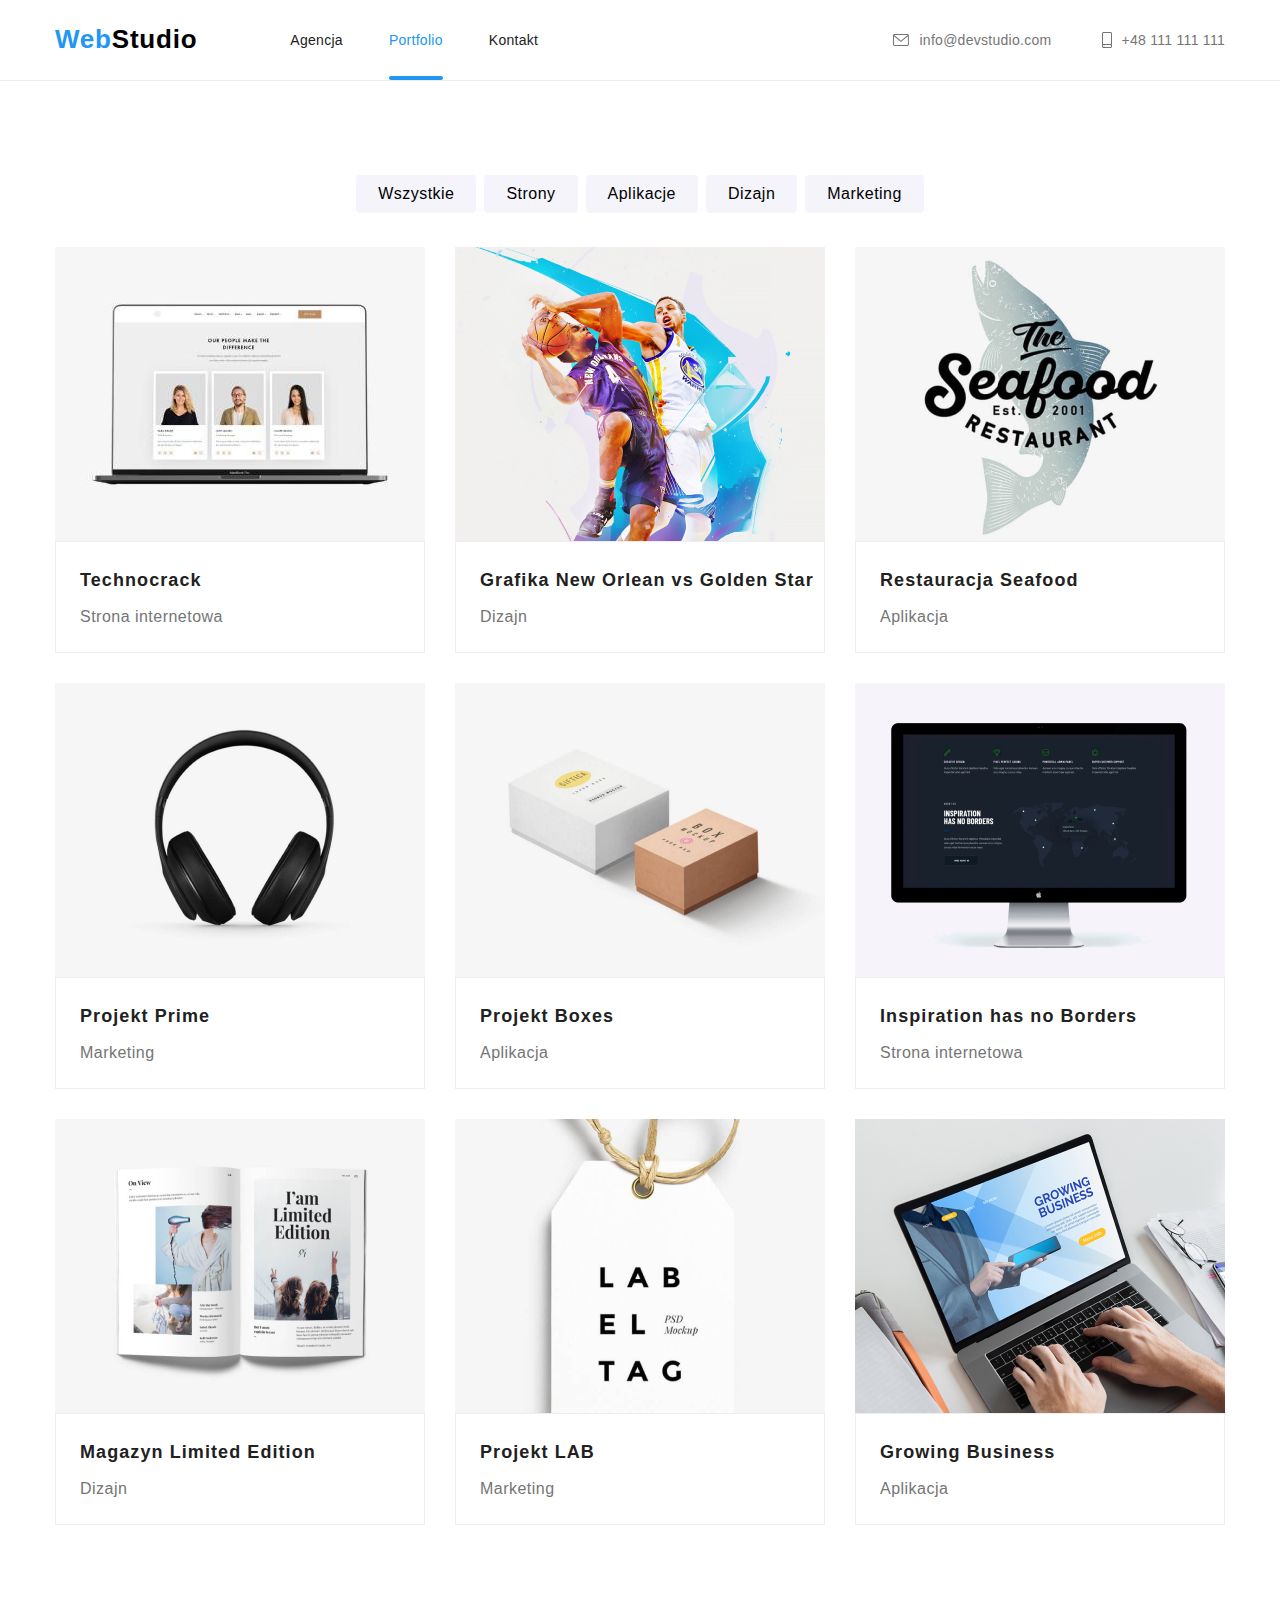
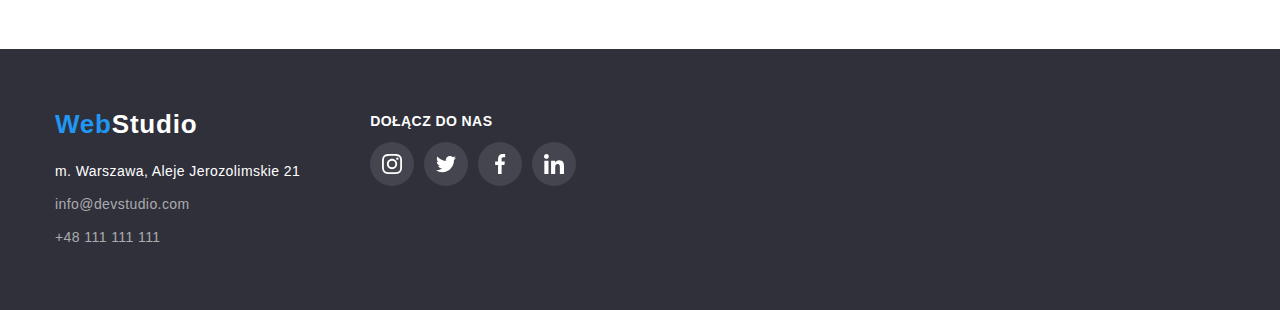
==== commit 97c8a82f: "portfolio" ====
--- a/portfolio.html
+++ b/portfolio.html
@@ -76,148 +76,150 @@
       </ul>
 
 <ul class="projects-list list">
+						<li class="projects-list-item">
+							<div class="projects-list-img-wrapper">
+          <img
+            class="projects-list-img"
+            src="images/laptopscreen.jpg"
+            alt="laptopscreen"
+            width="370"
+            height="294"
+          />
+          <div class="text-popup">
+            <p>
+              Technocrack jest popularną platformą wykorzystywaną do
+              rozpowszechniania koronawirusa. Firmy wykorzystują tę
+              platformę do celów szpiegowskich i ataków na
+              niezabezpieczone serwery konkurencji
+            </p>
+          </div>
+          </div>
+          <div class="projects-list-border">
+            <p class="projects-list-title">Technocrack</p>
+            <p class="projects-list-type">Strona internetowa</p>
+          </div>
+          </li>
+          <li class="projects-list-item">
+            <div class="projects-list-img-wrapper">
+          <img
+            class="projects-list-img"
+            src="images/neworleangraphic.jpg"
+            alt="Basketball: New Orlean vs Golden Star"
+            width="370"
+            height="294"
+          />
+          <div class="text-popup">
+            <p>
+              Technocrack jest popularną platformą wykorzystywaną do
+              rozpowszechniania koronawirusa. Firmy wykorzystują tę
+              platformę do celów szpiegowskich i ataków na
+              niezabezpieczone serwery konkurencji
+            </p>
+          </div>
+          </div>
+          <div class="projects-list-border">
+            <p class="projects-list-title">
+              Grafika New Orlean vs Golden Star
+            </p>
+            <p class="projects-list-type">Dizajn</p>
+          </div>
+          </li>
+          <li class="projects-list-item">
+            <div class="projects-list-img-wrapper">
+          <img
+            class="projects-list-img"
+            src="images/seafoodlogo.jpg"
+            alt="Seafood leaflet"
+            width="370"
+            height="294"
+          />
+          <div class="text-popup">
+            <p>
+              Technocrack jest popularną platformą wykorzystywaną do
+              rozpowszechniania koronawirusa. Firmy wykorzystują tę
+              platformę do celów szpiegowskich i ataków na
+              niezabezpieczone serwery konkurencji
+            </p>
+          </div>
+          </div>
+          <div class="projects-list-border">
+            <p class="projects-list-title">Restauracja Seafood</p>
+            <p class="projects-list-type">Aplikacja</p>
+          </div>
+          </li>
+          <li class="projects-list-item">
+            <div class="projects-list-img-wrapper">
+          <img
+            class="projects-list-img"
+            src="images/headphones.jpg"
+            alt="speakers for the mentor"
+            width="370"
+            height="294"
+          />
+          <div class="text-popup">
+            <p>
+              Technocrack jest popularną platformą wykorzystywaną do
+              rozpowszechniania koronawirusa. Firmy wykorzystują tę
+              platformę do celów szpiegowskich i ataków na
+              niezabezpieczone serwery konkurencji
+            </p>
+          </div>
+          </div>
+          <div class="projects-list-border">
+            <p class="projects-list-title">Projekt Prime</p>
+            <p class="projects-list-type">Marketing</p>
+          </div>
+          </li>
+          <li class="projects-list-item">
+            <div class="projects-list-img-wrapper">
+          <img
+            class="projects-list-img"
+            src="images/twoboxes.jpg"
+            alt="two cubes"
+            width="370"
+            height="294"
+          />
+          <div class="text-popup">
+            <p>
+              Technocrack jest popularną platformą wykorzystywaną do
+              rozpowszechniania koronawirusa. Firmy wykorzystują tę
+              platformę do celów szpiegowskich i ataków na
+              niezabezpieczone serwery konkurencji
+            </p>
+          </div>
+          </div>
+          <div class="projects-list-border">
+            <p class="projects-list-title">Projekt Boxes</p>
+            <p class="projects-list-type">Aplikacja</p>
+          </div>
+          </li>
+          <li class="projects-list-item">
+            <div class="projects-list-img-wrapper">
+          <img
+            class="projects-list-img"
+            src="images/darkscreen.jpg"
+            alt="monitor with dark screen"
+            width="370"
+            height="294"
+          />
+        <div class="text-popup">
+          <p>
+            Technocrack jest popularną platformą wykorzystywaną do
+            rozpowszechniania koronawirusa. Firmy wykorzystują tę
+            platformę do celów szpiegowskich i ataków na
+            niezabezpieczone serwery konkurencji
+          </p>
+        </div>
+        </div>
+        <div class="projects-list-border">
+          <p class="projects-list-title">Inspiration has no Borders</p>
+          <p class="projects-list-type">Strona internetowa</p>
+        </div>
+        </li>
         <li class="projects-list-item">
           <div class="projects-list-img-wrapper">
           <img
             class="projects-list-img"
-            src="images/laptopscreen.jpg"
-            alt="laptopscreen"
-            width="370"
-            height="294"
-          />
-          <div class="text-popup">
-            <p>
-              Technocrack jest popularną platformą wykorzystywaną do
-              rozpowszechniania koronawirusa. Firmy wykorzystują tę
-              platformę do celów szpiegowskich i ataków na
-              niezabezpieczone serwery konkurencji
-            </p>
-          </div>
-          </div>
-          <div class="projects-list-border">
-          <p class="projects-list-title">Technocrack</p>
-          <p class="projects-list-type">Strona internetowa</p>
-          </div>          
-        </li>
-        <li class="projects-list-item">
-          <div class="projects-list-img-wrapper">
-          <img
-            class="projects-list-img"
-            src="images/neworleangraphic.jpg"
-            alt="Basketball: New Orlean vs Golden Star"
-            width="370"
-            height="294"
-          />
-          <div class="text-popup">
-            <p>
-              Technocrack jest popularną platformą wykorzystywaną do
-              rozpowszechniania koronawirusa. Firmy wykorzystują tę
-              platformę do celów szpiegowskich i ataków na
-              niezabezpieczone serwery konkurencji
-            </p>
-          </div>
-          </div>
-          <div class="projects-list-border">
-          <p class="projects-list-title">Grafika New Orlean vs Golden Star</p>
-          <p class="projects-list-type">Dizajn</p>
-          </div>
-        </li>
-        <li class="projects-list-item">
-          <div class="projects-list-img-wrapper">
-          <img
-            class="projects-list-img"
-            src="images/seafoodlogo.jpg"
-            alt="Seafood leaflet"
-            width="370"
-            height="294"
-          />
-          <div class="text-popup">
-            <p>
-              Technocrack jest popularną platformą wykorzystywaną do
-              rozpowszechniania koronawirusa. Firmy wykorzystują tę
-              platformę do celów szpiegowskich i ataków na
-              niezabezpieczone serwery konkurencji
-            </p>
-          </div>
-          </div>
-          <div class="projects-list-border">
-          <p class="projects-list-title">Restauracja Seafood</p>
-          <p class="projects-list-type">Aplikacja</p>
-          </div>        
-        </li>
-        <li class="projects-list-item">
-          <div class="projects-list-img-wrapper">
-          <img
-            class="projects-list-img"
-            src="images/headphones.jpg"
-            alt="speakers for the mentor"
-            width="370"
-            height="294"
-          />
-          <div class="text-popup">
-            <p>
-              Technocrack jest popularną platformą wykorzystywaną do
-              rozpowszechniania koronawirusa. Firmy wykorzystują tę
-              platformę do celów szpiegowskich i ataków na
-              niezabezpieczone serwery konkurencji
-            </p>
-          </div>
-          </div>
-          <div class="projects-list-border">
-          <p class="projects-list-title">Projekt Prime</p>
-          <p class="projects-list-type">Marketing</p>
-          </div>
-        </li>
-        <li class="projects-list-item">
-          <div class="projects-list-img-wrapper">
-          <img
-            class="projects-list-img"
-            src="images/twoboxes.jpg"
-            alt="two cubes"
-            width="370"
-            height="294"
-          />
-          <div class="text-popup">
-            <p>
-              Technocrack jest popularną platformą wykorzystywaną do
-              rozpowszechniania koronawirusa. Firmy wykorzystują tę
-              platformę do celów szpiegowskich i ataków na
-              niezabezpieczone serwery konkurencji
-            </p>
-          </div>
-          </div>
-          <div class="projects-list-border">
-          <p class="projects-list-title">Projekt Boxes</p>
-          <p class="projects-list-type">Aplikacja</p>
-          </div>
-        </li>
-        <li class="projects-list-item">
-          <div class="projects-list-img-wrapper">
-          <img
-            class="projects-list-img"
-            src="images/darkscreen.jpg"
-            alt="monitor with dark screen"
-            width="370"
-            height="294"
-          />
-          <div class="text-popup">
-            <p>
-              Technocrack jest popularną platformą wykorzystywaną do
-              rozpowszechniania koronawirusa. Firmy wykorzystują tę
-              platformę do celów szpiegowskich i ataków na
-              niezabezpieczone serwery konkurencji
-            </p>
-          </div>
-          </div>
-          <div class="projects-list-border">
-          <p class="projects-list-title">Inspiration has no Borders</p>
-          <p class="projects-list-type">Strona internetowa</p>
-          </div>
-        </li>
-        <li class="projects-list-item">
-          <div class="projects-list-img-wrapper">
-          <img
-            class="projects-list-img"
             src="images/magazine.jpg"
             alt="Limited magazine"
             width="370"
@@ -233,11 +235,12 @@
           </div>
           </div>
           <div class="projects-list-border">
-          <p class="projects-list-title">Magazyn Limited Edition</p>
-          <p class="projects-list-type">Dizajn</p>
-          </div>
-        </li>
-        <li class="projects-list-item">
+            <p class="projects-list-title">Magazyn Limited Edition</p>
+            <p class="projects-list-type">Dizajn</p>
+          </div>
+          </li>
+          <li class="projects-list-item">
+            <div class="projects-list-img-wrapper">
           <img
             class="projects-list-img"
             src="images/whitelabel.jpg"
@@ -255,12 +258,12 @@
           </div>
           </div>
           <div class="projects-list-border">
-          <p class="projects-list-title">Projekt LAB</p>
-          <p class="projects-list-type">Marketing</p>
-          </div>
-        </li>
-        <li class="projects-list-item">
-          <div class="projects-list-img-wrapper">
+            <p class="projects-list-title">Projekt LAB</p>
+            <p class="projects-list-type">Marketing</p>
+          </div>
+          </li>
+          <li class="projects-list-item">
+            <div class="projects-list-img-wrapper">
           <img
             class="projects-list-img"
             src="images/writingonthelaptop.jpg"
@@ -278,13 +281,13 @@
           </div>
           </div>
           <div class="projects-list-border">
-          <p class="projects-list-title">Growing Business</p>
-          <p class="projects-list-type">Aplikacja</p>
-          </div>
-        </li>
-      </ul>
-      </div>
-      </section>      
+            <p class="projects-list-title">Growing Business</p>
+            <p class="projects-list-type">Aplikacja</p>
+          </div>
+          </li>
+          </ul>
+          </div>
+          </section>
     </main>
 
 
